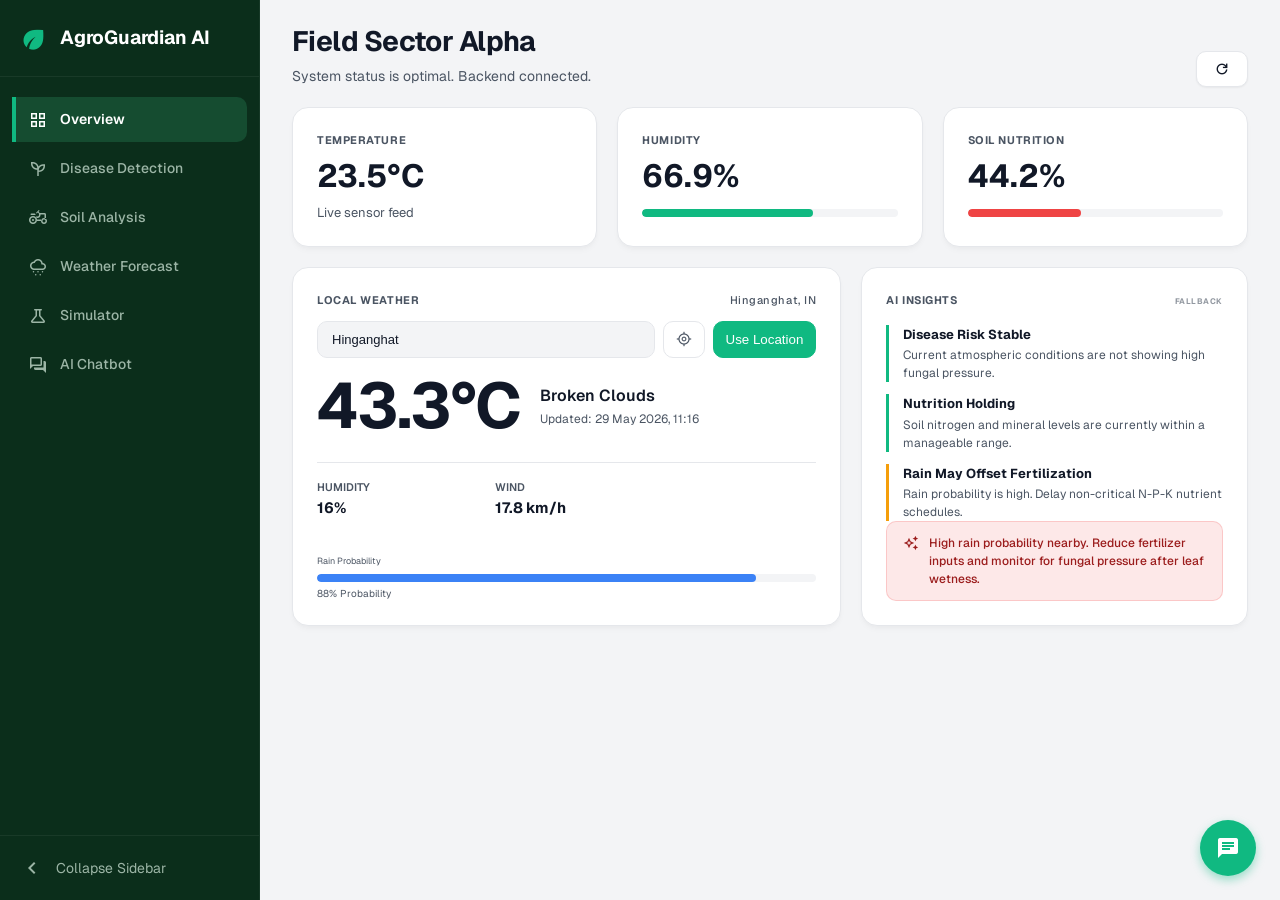
==== frontend/index.html @ 49f985cb "Added frontend" ====
<!DOCTYPE html>
<html lang="en">
<head>
  <meta charset="utf-8"/>
  <meta name="viewport" content="width=device-width, initial-scale=1.0"/>
  <title>AgroGuardian AI | Precision Agriculture Platform</title>
  <meta http-equiv="Cache-Control" content="no-cache, no-store, must-revalidate"/>
  <meta http-equiv="Pragma" content="no-cache"/>
  <meta http-equiv="Expires" content="0"/>
  
  <!-- CSS Stylesheet -->
  <link rel="stylesheet" href="css/style.css?v=3.1"/>
</head>
<body>

  <!-- Scanning scanline overlay -->
  <div class="scanline-overlay"></div>
  
  <div class="app-container">
    
    <!-- Left Navigation Sidebar -->
    <nav class="app-sidebar">
      <div class="sidebar-header">
        <span class="material-symbols-outlined logo-icon">eco</span>
        <h1 class="logo-text">AgroGuardian AI</h1>
      </div>
      
      <div class="sidebar-nav">
        <div class="sidebar-link active" data-view="overview">
          <span class="material-symbols-outlined">grid_view</span>
          <span class="link-text">Overview</span>
        </div>
        <div class="sidebar-link" data-view="disease">
          <span class="material-symbols-outlined">psychiatry</span>
          <span class="link-text">Disease Detection</span>
        </div>
        <div class="sidebar-link" data-view="soil">
          <span class="material-symbols-outlined">agriculture</span>
          <span class="link-text">Soil Analysis</span>
        </div>
        <div class="sidebar-link" data-view="weather">
          <span class="material-symbols-outlined">cloudy_snowing</span>
          <span class="link-text">Weather Forecast</span>
        </div>
        <div class="sidebar-link" data-view="simulator">
          <span class="material-symbols-outlined">science</span>
          <span class="link-text">Simulator</span>
        </div>
        <div class="sidebar-link" data-view="chatbot">
          <span class="material-symbols-outlined">forum</span>
          <span class="link-text">AI Chatbot</span>
        </div>
      </div>
      
      <div class="sidebar-footer">
        <div class="btn-sidebar-collapse">
          <span class="material-symbols-outlined">chevron_left</span>
          <span>Collapse Sidebar</span>
        </div>
      </div>
    </nav>

    <!-- Main Content Panel -->
    <div class="app-content">
      
      <!-- ====================================================================
           1. OVERVIEW DASHBOARD VIEW
           ==================================================================== -->
      <section id="overview-view" class="view-panel active">
        <header class="content-header">
          <div class="title-area">
            <h2>Field Sector Alpha</h2>
            <p>System status is optimal. Backend connected.</p>
          </div>
          <div class="header-controls">
            <button class="btn-secondary" id="btnReloadOverview" title="Sync Data">
              <span class="material-symbols-outlined">refresh</span>
            </button>
          </div>
        </header>
        
        <div class="view-body">
          <div class="dashboard-grid mb-stack-lg">
            
            <!-- Temperature Card -->
            <div class="col-4 info-card">
              <p class="card-label">TEMPERATURE</p>
              <p class="card-value" id="overviewTemp">23.5°C</p>
              <p class="card-desc">Live sensor feed</p>
            </div>
            
            <!-- Humidity Card -->
            <div class="col-4 info-card">
              <p class="card-label">HUMIDITY</p>
              <p class="card-value" id="overviewHumidity">66.9%</p>
              <div class="progress-bar-container">
                <div class="progress-bar-fill green" style="width: 66.9%"></div>
              </div>
            </div>
            
            <!-- Soil Nutrition Card (replaces Soil Moisture to remove irrigation references) -->
            <div class="col-4 info-card">
              <p class="card-label">SOIL NUTRITION</p>
              <p class="card-value" id="overviewSoilMoisture">44.2%</p>
              <div class="progress-bar-container">
                <div class="progress-bar-fill red" style="width: 44.2%"></div>
              </div>
            </div>

            <!-- Local Weather Card -->
            <div class="col-7 info-card" style="display: flex; flex-direction: column; justify-content: space-between;">
              <div>
                <p class="card-label">
                  <span>LOCAL WEATHER</span>
                  <span style="font-weight: 500; text-transform: none; color: var(--secondary-text);">Hinganghat, IN</span>
                </p>
                <div class="search-form-group">
                  <div class="search-input-wrapper">
                    <input type="text" placeholder="Enter city or village" id="localWeatherInput" value="Hinganghat"/>
                  </div>
                  <button class="btn-search-action" id="btnUseLocation" title="Use Current Location">
                    <span class="material-symbols-outlined" style="font-size: 16px;">my_location</span>
                  </button>
                  <button class="btn-search-action" id="btnSearchCity" style="background-color: var(--green-accent); border-color: var(--green-accent); color: white;">
                    <span>Use Location</span>
                  </button>
                </div>
                
                <div class="weather-main-panel">
                  <span class="temp" id="localWeatherTemp">43.3°C</span>
                  <div class="info">
                    <span class="condition" id="localWeatherCondition">Broken Clouds</span>
                    <span class="updated">Updated: 29 May 2026, 11:16</span>
                  </div>
                </div>
              </div>
              
              <div class="weather-details-row">
                <div class="weather-detail-item">
                  <span class="label">Humidity</span>
                  <span class="val" id="localWeatherHumidity">16%</span>
                </div>
                <div class="weather-detail-item">
                  <span class="label">Wind</span>
                  <span class="val" id="localWeatherWind">17.8 km/h</span>
                </div>
                <div class="col-12" style="margin-top: 12px;">
                  <span class="text-label-caps" style="font-size: 9px; color: var(--secondary-text);">Rain Probability</span>
                  <div class="progress-bar-container" style="margin-top: 4px;">
                    <div class="progress-bar-fill blue" style="width: 88%"></div>
                  </div>
                  <p class="text-mono" style="font-size: 10px; color: var(--secondary-text); margin-top: 4px;">88% Probability</p>
                </div>
              </div>
            </div>

            <!-- AI Insights Panel (Watering references modified to fertilization / nutrition) -->
            <div class="col-5 info-card" style="display: flex; flex-direction: column;">
              <p class="card-label">
                <span>AI INSIGHTS</span>
                <span class="text-mono" style="font-size: 8px; opacity: 0.6;">fallback</span>
              </p>
              
              <div class="ai-insights-card mt-gutter" style="margin-top: 16px;">
                <div class="ai-insight-row green-border">
                  <h4>Disease Risk Stable</h4>
                  <p>Current atmospheric conditions are not showing high fungal pressure.</p>
                </div>
                <div class="ai-insight-row green-border">
                  <h4>Nutrition Holding</h4>
                  <p>Soil nitrogen and mineral levels are currently within a manageable range.</p>
                </div>
                <div class="ai-insight-row orange-border">
                  <h4>Rain May Offset Fertilization</h4>
                  <p>Rain probability is high. Delay non-critical N-P-K nutrient schedules.</p>
                </div>
              </div>

              <!-- Recommendation banner box -->
              <div class="ai-insights-alert-box red" id="overviewAlertBanner">
                <span class="material-symbols-outlined">auto_awesome</span>
                <p>High rain probability nearby. Reduce fertilizer inputs and monitor for fungal pressure after leaf wetness.</p>
              </div>
            </div>

          </div>
        </div>
      </section>

      <!-- ====================================================================
           2. DISEASE DETECTION VIEW
           ==================================================================== -->
      <section id="disease-view" class="view-panel">
        <header class="content-header">
          <div class="title-area">
            <h2>Disease Detection</h2>
            <p>Upload a clear single-leaf image for model prediction.</p>
          </div>
        </header>
        
        <div class="view-body">
          <div class="dashboard-grid">
            
            <!-- Left Card: Image Upload -->
            <div class="col-6 info-card">
              <div class="disease-upload-container" id="leafDropzone">
                <input type="file" id="leafFileInput" accept="image/*" style="display: none;"/>
                <span class="material-symbols-outlined upload-icon" id="uploadIcon">cloud_upload</span>
                <p class="upload-text" id="uploadText">Browse Leaf Image</p>
                <p class="upload-sub" id="uploadSubText">JPG or PNG</p>
                <img src="" class="preview-img" id="leafPreview" style="display: none;" alt="Leaf upload preview"/>
              </div>
              <button class="btn-primary" id="btnAnalyzeLeaf">
                <span class="material-symbols-outlined">auto_awesome</span>
                Analyze Image
              </button>
            </div>
            
            <!-- Right Card: Diagnosis Output -->
            <div class="col-6 info-card">
              <div class="disease-placeholder-card" id="diseaseOutputPlaceholder">
                <span class="material-symbols-outlined microscope-icon">biotech</span>
                <p>Prediction results will appear here.</p>
              </div>
              
              <div id="diseaseResultPanel" style="display: none; flex-direction: column; gap: 16px; height: 100%;">
                <div style="display: flex; justify-content: space-between; align-items: flex-start; border-bottom: 1px solid var(--outline); padding-bottom: 12px;">
                  <div>
                    <h3 class="text-label-caps" style="color: var(--red-accent);">Diagnosis Result</h3>
                    <p class="text-headline-md" style="margin-top: 4px;" id="diagnosedDisease">Downy Mildew</p>
                  </div>
                  <span class="status-badge red" id="diseaseSeverity">High Risk</span>
                </div>
                
                <div class="weather-detail-item">
                  <span class="label">Confidence Score</span>
                  <span class="val" id="diseaseConfidence">92.4%</span>
                </div>
                
                <div class="weather-detail-item" style="border-top: 1px solid var(--outline); padding-top: 12px;">
                  <span class="label">Description</span>
                  <p class="card-desc" style="margin-top: 4px; font-size: 13px;" id="diseaseDescription">
                    Downy mildew is caused by oomycete microbes that produce spores on leaf undersides under warm, wet conditions.
                  </p>
                </div>
                
                <div class="ai-insights-alert-box red" style="margin-top: auto;">
                  <span class="material-symbols-outlined">lightbulb</span>
                  <p id="diseaseRecommendation">Action required: Suspend schedule and apply copper-based fungicide to affected patches immediately.</p>
                </div>
              </div>
            </div>

          </div>
        </div>
      </section>

      <!-- ====================================================================
           3. SOIL ANALYSIS VIEW
           ==================================================================== -->
      <section id="soil-view" class="view-panel">
        <header class="content-header">
          <div class="title-area">
            <h2>Soil Intelligence</h2>
            <p>Live analysis powered by real-time telemetry.</p>
          </div>
          <div class="header-controls">
            <div class="badge-live-sync">
              <div class="dot"></div>
              <span>LIVE SYNC</span>
            </div>
          </div>
        </header>
        
        <div class="view-body">
          <div class="dashboard-grid">
            
            <!-- Quality Card -->
            <div class="col-6 info-card">
              <p class="card-label">
                <span>OVERALL SOIL QUALITY</span>
                <span class="material-symbols-outlined" style="color: var(--green-accent); font-variation-settings: 'FILL' 1;">workspace_premium</span>
              </p>
              <p class="card-value">100<span style="font-size: 16px; color: var(--secondary-text); font-weight: 500;">/100</span></p>
              <div class="progress-bar-container" style="height: 12px; margin-top: 20px;">
                <div class="progress-bar-fill green" style="width: 100%"></div>
              </div>
            </div>
            
            <!-- Stress Index Card -->
            <div class="col-6 info-card">
              <p class="card-label">
                <span>SOIL STRESS INDEX</span>
                <span class="material-symbols-outlined" style="color: var(--secondary-text);">swap_calls</span>
              </p>
              <p class="card-value">0<span style="font-size: 16px; color: var(--secondary-text); font-weight: 500;">/100</span></p>
              <div class="progress-bar-container" style="height: 12px; margin-top: 20px;">
                <div class="progress-bar-fill grey" style="width: 0%"></div>
              </div>
            </div>

            <!-- Water Retention (Salt Retention replacement) -->
            <div class="col-4 info-card">
              <p class="card-label">
                <span>Salt Retention</span>
                <span class="material-symbols-outlined" style="color: var(--blue-accent);">water_drop</span>
              </p>
              <p class="card-value" style="font-size: 28px; margin-top: 12px;">41.5%</p>
              <p class="card-desc">Derived from live soil diagnostics.</p>
            </div>

            <!-- Nutrient Status -->
            <div class="col-4 info-card">
              <p class="card-label">
                <span>Nutrient Status</span>
                <span class="material-symbols-outlined" style="color: var(--green-accent);">nest_eco_leaf</span>
              </p>
              <div style="margin-top: 14px;">
                <span class="status-badge green">OPTIMAL</span>
              </div>
              <p class="card-desc" style="margin-top: 16px;">Based on organic carbon capacity.</p>
            </div>

            <!-- Fungal Risk -->
            <div class="col-4 info-card">
              <p class="card-label">
                <span>Fungal Risk</span>
                <span class="material-symbols-outlined" style="color: var(--orange-accent);">bug_report</span>
              </p>
              <div style="margin-top: 14px;">
                <span class="status-badge orange">MEDIUM</span>
              </div>
              <p class="card-desc" style="margin-top: 16px;">Analyzed from temp and humidity trends.</p>
            </div>

            <!-- Recommendation Box Banner -->
            <div class="col-12 soil-advisor-box">
              <div class="soil-advisor-header">
                <span class="material-symbols-outlined">psychology</span>
                <span>AI Insight &amp; Recommendation</span>
              </div>
              <div class="soil-advisor-content">
                <span class="material-symbols-outlined check-icon">check_circle</span>
                <p>Soil parameters are currently stable. Maintain standard fertilization and conservation schedules.</p>
              </div>
            </div>

          </div>
        </div>
      </section>


      <!-- ====================================================================
           4. WEATHER FORECAST VIEW
           ==================================================================== -->
      <section id="weather-view" class="view-panel">
        <header class="content-header">
          <div class="title-area">
            <h2>Predictive Analysis</h2>
            <p>Sector 4 Alpha • Updated 2 mins ago</p>
          </div>
          <div class="header-controls">
            <button class="btn-secondary">
              <span class="material-symbols-outlined">calendar_today</span>
              <span>Past 30 Days</span>
            </button>
          </div>
        </header>
        
        <div class="view-body">
          <div class="dashboard-grid">
            
            <!-- Current Conditions Card -->
            <div class="col-6 info-card" style="display: flex; flex-direction: column; justify-content: space-between;">
              <div>
                <p class="card-label">
                  <span>CURRENT CONDITIONS</span>
                  <span class="material-symbols-outlined" style="color: var(--orange-accent); font-variation-settings: 'FILL' 1;">wb_sunny</span>
                </p>
                <p class="card-value" style="font-size: 56px;">24°C</p>
              </div>
              
              <div class="weather-details-row" style="margin-top: 20px;">
                <div class="weather-detail-item">
                  <span class="label">Humidity</span>
                  <span class="val">78%</span>
                </div>
                <div class="weather-detail-item">
                  <span class="label">Wind (SW)</span>
                  <span class="val">12 km/h</span>
                </div>
              </div>
            </div>

            <!-- Smart Advisor Card (Irrigation replaced with Nitrogen/Fertilizer advisor to remove irrigation details) -->
            <div class="col-6">
              <div class="smart-irrigation-card">
                <div class="advisor-header">
                  <span class="advisor-title">Smart Nitrogen Advisor</span>
                  <span class="status-badge green">ACTION REQ</span>
                </div>
                <div class="advisor-body">
                  <div class="advisor-icon-wrapper">
                    <span class="material-symbols-outlined">science</span>
                  </div>
                  <div class="advisor-text">
                    Recommendation: Skip Cycle 4. Heavy precipitation (22mm) expected in the next 36 hours. Soil nitrogen levels are currently optimal. Continuing fertilization will lead to chemical runoff and increased fungal risk.
                  </div>
                </div>
                <div class="advisor-buttons">
                  <button class="btn-advisor-action primary" id="btnSuspendSchedule">Suspend Schedule</button>
                  <button class="btn-advisor-action secondary" id="btnOverrideSchedule">Override</button>
                </div>
              </div>
            </div>

            <!-- Risk Analysis Engine (ROSCOE) -->
            <div class="col-4 info-card" style="display: flex; flex-direction: column;">
              <div class="roscoe-header-row">
                <span class="engine-title">Risk Analysis Engine</span>
                <span class="engine-logo">ROSCOE</span>
              </div>
              <div class="roscoe-content-panel">
                <div class="roscoe-gauge-wrapper">
                  <svg viewBox="0 0 100 100">
                    <circle cx="50" cy="50" r="42" stroke="#f3f4f6" stroke-width="6" fill="transparent"></circle>
                    <circle cx="50" cy="50" r="42" stroke="var(--red-accent)" stroke-width="6" stroke-dasharray="264" stroke-dashoffset="40" stroke-linecap="round" fill="transparent"></circle>
                  </svg>
                  <span class="roscoe-gauge-val">85%</span>
                </div>
                <div class="roscoe-stats-details">
                  <h4>High Risk</h4>
                  <p>Elevated humidity &amp; heat.</p>
                </div>
              </div>
              
              <div class="roscoe-list-panel">
                <div class="roscoe-list-item">
                  <span>Downy Mildew Prob.</span>
                  <span>85%</span>
                </div>
                <div class="roscoe-list-item" style="background-color: var(--orange-bg); color: var(--orange-text);">
                  <span>Botrytis Blight</span>
                  <span>32%</span>
                </div>
              </div>
            </div>

            <!-- 7-Day Projection -->
            <div class="col-8 info-card">
              <div class="weather-7day-header">
                <h3>7-Day Projection</h3>
                <span class="text-label-caps" style="font-size: 10px; color: var(--secondary-text); cursor: pointer;" id="btnViewDetailedModel">VIEW DETAILED MODEL</span>
              </div>
              <div class="weather-7day-grid">
                <div class="weather-day-column">
                  <span class="day-label">Today</span>
                  <span class="material-symbols-outlined day-icon">wb_sunny</span>
                  <div class="day-temps">
                    <span class="high">24°</span>
                    <span class="low">18°</span>
                  </div>
                  <div class="day-precip">
                    <span class="material-symbols-outlined">water_drop</span>
                    <span>10%</span>
                  </div>
                </div>
                <div class="weather-day-column">
                  <span class="day-label">Tomorrow</span>
                  <span class="material-symbols-outlined day-icon">rainy</span>
                  <div class="day-temps">
                    <span class="high">21°</span>
                    <span class="low">16°</span>
                  </div>
                  <div class="day-precip">
                    <span class="material-symbols-outlined">water_drop</span>
                    <span>85%</span>
                  </div>
                </div>
                <div class="weather-day-column">
                  <span class="day-label">Wed</span>
                  <span class="material-symbols-outlined day-icon">partly_cloudy_day</span>
                  <div class="day-temps">
                    <span class="high">22°</span>
                    <span class="low">15°</span>
                  </div>
                  <div class="day-precip">
                    <span class="material-symbols-outlined">water_drop</span>
                    <span>30%</span>
                  </div>
                </div>
                <div class="weather-day-column">
                  <span class="day-label">Thu</span>
                  <span class="material-symbols-outlined day-icon">wb_sunny</span>
                  <div class="day-temps">
                    <span class="high">26°</span>
                    <span class="low">17°</span>
                  </div>
                  <div class="day-precip">
                    <span class="material-symbols-outlined">water_drop</span>
                    <span>0%</span>
                  </div>
                </div>
                <div class="weather-day-column">
                  <span class="day-label">Fri</span>
                  <span class="material-symbols-outlined day-icon">wb_sunny</span>
                  <div class="day-temps">
                    <span class="high">28°</span>
                    <span class="low">18°</span>
                  </div>
                  <div class="day-precip">
                    <span class="material-symbols-outlined">water_drop</span>
                    <span>0%</span>
                  </div>
                </div>
                <div class="weather-day-column">
                  <span class="day-label">Sat</span>
                  <span class="material-symbols-outlined day-icon">partly_cloudy_day</span>
                  <div class="day-temps">
                    <span class="high">27°</span>
                    <span class="low">19°</span>
                  </div>
                  <div class="day-precip">
                    <span class="material-symbols-outlined">water_drop</span>
                    <span>15%</span>
                  </div>
                </div>
              </div>
            </div>

          </div>
        </div>
      </section>


      <!-- ====================================================================
           5. SIMULATOR VIEW (What-If Simulator)
           ==================================================================== -->
      <section id="simulator-view" class="view-panel">
        <header class="content-header">
          <div class="title-area">
            <h2>What-If Simulator</h2>
            <p>Test environmental factors and visualize projected outcomes.</p>
          </div>
        </header>
        
        <div class="view-body">
          <div class="dashboard-grid">
            
            <!-- Left Card: Simulation Parameters -->
            <div class="col-4 info-card simulator-params-card" style="display: flex; flex-direction: column; justify-content: space-between;">
              <div>
                <h3 class="text-label-caps" style="color: var(--primary-text); margin-bottom: 20px; display: flex; align-items: center; gap: 8px;">
                  <span class="material-symbols-outlined" style="font-size: 18px">sliders</span>
                  Simulation Parameters
                </h3>
                
                <!-- Parameter: Nitrate Feed Level -->
                <div class="simulator-param-row">
                  <div class="simulator-param-labels">
                    <span>Nitrate Feed Level</span>
                    <span class="val" id="simValIrrigation">37%</span>
                  </div>
                  <input type="range" class="sim-slider-blue" id="simSliderIrrigation" min="0" max="100" value="37"/>
                </div>
                
                <!-- Parameter: Base pH level -->
                <div class="simulator-param-row">
                  <div class="simulator-param-labels">
                    <span>Base pH Level</span>
                    <span class="val" id="simValMoisture">6.0</span>
                  </div>
                  <input type="range" class="sim-slider-blue" id="simSliderMoisture" min="4" max="9" step="0.1" value="6.0"/>
                </div>
                
                <!-- Parameter: Temperature -->
                <div class="simulator-param-row">
                  <div class="simulator-param-labels">
                    <span>Temperature</span>
                    <span class="val orange" id="simValTemp">24°C</span>
                  </div>
                  <input type="range" class="sim-slider-orange" id="simSliderTemp" min="5" max="45" value="24"/>
                </div>
              </div>
              
              <div class="simulator-info-banner">
                <span class="material-symbols-outlined">info</span>
                <p>Adjusting these parameters instantly recalculates the predicted outcomes on the right using simulated agronomy models.</p>
              </div>
            </div>

            <!-- Center Card: Crop Health Stability Circular Arc Gauge -->
            <div class="col-4 info-card stability-circle-container">
              <span class="text-label-caps" style="color: var(--secondary-text); font-size: 11px; margin-bottom: 12px;">Crop Health Stability</span>
              <div class="stability-ring">
                <svg viewBox="0 0 100 100">
                  <circle class="bg" cx="50" cy="50" r="42" stroke-width="6"></circle>
                  <circle class="fill" id="simStabilityFill" cx="50" cy="50" r="42" stroke-width="8" stroke-dasharray="264" stroke-dashoffset="68"></circle>
                </svg>
                <div class="stability-text">
                  <span class="score" id="simStabilityText">74%</span>
                  <span class="lbl">STABILITY</span>
                </div>
              </div>
            </div>

            <!-- Right Top Card: Sustainability Score -->
            <div class="col-4 sustainability-score-card">
              <h3>SUSTAINABILITY SCORE</h3>
              <div class="score-display">
                <span id="simSustainabilityVal">68</span><span>/100</span>
              </div>
              <p>Based on water usage efficiency and projected disease prevention.</p>
              
              <div class="score-bar-container" style="height: 6px; margin-top: auto;">
                <div class="score-bar-fill" id="simSustainabilityBar" style="width: 68%;"></div>
              </div>
            </div>

            <!-- Middle Bottom Card: Nutrient Absorption -->
            <div class="col-6 info-card">
              <p class="card-label">
                <span>Nutrient Absorption</span>
                <span class="material-symbols-outlined" style="color: var(--blue-accent);">electric_bolt</span>
              </p>
              <p class="card-value" id="simWaterEfficiencyText">63%</p>
              <div class="progress-bar-container" style="margin-top: 14px;">
                <div class="progress-bar-fill blue" id="simWaterEfficiencyBar" style="width: 63%"></div>
              </div>
              <p class="card-desc">Avoids over/under-fertilizing.</p>
            </div>

            <!-- Right Bottom Card: Disease Risk -->
            <div class="col-6 info-card">
              <p class="card-label">
                <span>DISEASE RISK</span>
                <span class="material-symbols-outlined" style="color: var(--red-accent);">coronavirus</span>
              </p>
              <p class="card-value" id="simDiseaseRiskText">34%</p>
              <div class="progress-bar-container" style="margin-top: 14px;">
                <div class="progress-bar-fill red" id="simDiseaseRiskBar" style="width: 34%"></div>
              </div>
              <p class="card-desc">Risk spikes with high temp &amp; humidity.</p>
            </div>

          </div>
        </div>
      </section>

      <!-- ====================================================================
           6. AI CHATBOT VIEW (Standalone frame option)
           ==================================================================== -->
      <section id="chatbot-view" class="view-panel">
        <header class="content-header">
          <div class="title-area">
            <h2>AI Chatbot</h2>
            <p>Talk with AgroGuardian AI agronomy assistant.</p>
          </div>
        </header>
        <div class="view-body">
          <div class="info-card" style="height: 500px; display: flex; flex-direction: column; padding: 0;">
            <div class="chat-header">
              <h4>
                <span class="material-symbols-outlined">forum</span>
                AgroGuardian Advisor
              </h4>
            </div>
            <div class="chat-messages" id="standaloneChatMessages">
              <div class="chat-message-bubble bot">
                Hello! I am your AgroGuardian AI agricultural consultant. Ask me anything about soil nutrients, temperature stress, crop stability, or leaf diseases.
              </div>
            </div>
            <div class="chat-input-area">
              <input type="text" placeholder="Type a message..." id="standaloneChatInput"/>
              <button id="btnSendStandaloneChat">
                <span class="material-symbols-outlined">send</span>
              </button>
            </div>
          </div>
        </div>
      </section>

    </div>
    
  </div>

  <!-- Floating Chatbot Widget Button (Visible on all views) -->
  <div class="chat-floating-trigger" id="chatFloatingBtn" title="Ask AI Gemini">
    <span class="material-symbols-outlined">chat</span>
  </div>

  <!-- Floating Chat Window Dialog -->
  <div class="chat-window-overlay" id="chatWindow">
    <div class="chat-header">
      <h4>
        <span class="material-symbols-outlined">forum</span>
        AgroGuardian Advisor
      </h4>
      <span class="material-symbols-outlined close-btn" id="btnMinimizeChat">close</span>
    </div>
    <div class="chat-messages" id="floatingChatMessages">
      <div class="chat-message-bubble bot">
        Hello! I am your AgroGuardian AI agricultural consultant. Ask me anything about soil nutrients, temperature stress, crop stability, or leaf diseases.
      </div>
    </div>
    <div class="chat-input-area">
      <input type="text" placeholder="Type a message..." id="floatingChatInput"/>
      <button id="btnSendFloatingChat">
        <span class="material-symbols-outlined">send</span>
      </button>
    </div>
  </div>

  <!-- Javascript Code -->
  <script src="js/script.js?v=3.1"></script>
</body>
</html>
---- frontend/css/style.css ----
/* ==========================================================================
   AgroGuardian AI - Screenshot-Aligned Light-Mode Custom Stylesheet
   ========================================================================== */

@import url('https://fonts.googleapis.com/css2?family=Geist:wght@300;400;500;600;700;800&family=JetBrains+Mono:wght@400;500;700&family=Material+Symbols+Outlined:wght,FILL@100..700,0..1&display=swap');

:root {
  /* Colors */
  --bg-color: #f3f4f6;           /* Light grey background */
  --sidebar-bg: #0b2e1b;         /* Deep forest-green sidebar */
  --sidebar-active: #154c30;     /* Sidebar link active highlight */
  --card-bg: #ffffff;            /* Pure white cards */
  --primary-text: #111827;       /* Dark charcoal text */
  --secondary-text: #4b5563;     /* Slate grey text */
  --muted-text: #9ca3af;         /* Light grey text */

  /* Functional Accents */
  --green-accent: #10b981;       /* Active green */
  --green-bg: #def7ec;           /* Green badge bg */
  --green-text: #03543f;

  --blue-accent: #3b82f6;        /* Water / Tech blue */
  --blue-bg: #e1effe;            /* Blue badge bg */
  --blue-text: #1e40af;

  --orange-accent: #f59e0b;      /* Climate / Warning orange */
  --orange-bg: #fef3c7;          /* Orange badge bg */
  --orange-text: #92400e;

  --red-accent: #ef4444;         /* Error / High risk red */
  --red-bg: #fde8e8;             /* Red badge bg */
  --red-text: #9b1c1c;

  --outline: #e5e7eb;            /* Thin grey borders */

  /* Typography */
  --font-sans: 'Geist', -apple-system, BlinkMacSystemFont, 'Segoe UI', Roboto, sans-serif;
  --font-mono: 'JetBrains Mono', monospace;

  /* Shapes & Layout */
  --radius-sm: 6px;
  --radius-md: 10px;
  --radius-lg: 16px;
  --radius-full: 9999px;

  --sidebar-width: 260px;
  --header-height: 64px;
}

/* Reset Styles */
* {
  box-sizing: border-box;
  margin: 0;
  padding: 0;
}

body {
  background-color: var(--bg-color);
  color: var(--primary-text);
  font-family: var(--font-sans);
  font-size: 15px;
  line-height: 1.5;
  height: 100vh;
  width: 100vw;
  overflow: hidden;
  display: flex;
  flex-direction: column;
}

/* App Container Layout */
.app-container {
  display: flex;
  height: 100vh;
  width: 100vw;
  overflow: hidden;
}

/* Sidebar Styling */
.app-sidebar {
  width: var(--sidebar-width);
  background-color: var(--sidebar-bg);
  display: flex;
  flex-direction: column;
  height: 100%;
  flex-shrink: 0;
  z-index: 100;
  border-right: 1px solid rgba(255, 255, 255, 0.05);
  transition: width 0.3s cubic-bezier(0.4, 0, 0.2, 1);
}

.sidebar-header {
  padding: 24px 20px;
  display: flex;
  align-items: center;
  gap: 12px;
  border-bottom: 1px solid rgba(255, 255, 255, 0.06);
}

.sidebar-header .logo-icon {
  color: var(--green-accent);
  font-size: 28px;
  font-variation-settings: 'FILL' 1;
}

.sidebar-header .logo-text {
  font-family: var(--font-sans);
  font-size: 19px;
  font-weight: 700;
  color: #ffffff;
  letter-spacing: -0.01em;
  line-height: 1.2;
}

.sidebar-nav {
  padding: 20px 12px;
  display: flex;
  flex-direction: column;
  gap: 4px;
  flex-grow: 1;
}

.sidebar-link {
  display: flex;
  align-items: center;
  gap: 12px;
  padding: 12px 16px;
  color: #9cb5a6;
  font-weight: 500;
  font-size: 14px;
  border-radius: var(--radius-md);
  cursor: pointer;
  transition: all 0.2s ease;
}

.sidebar-link span.material-symbols-outlined {
  font-size: 20px;
}

.sidebar-link:hover {
  color: #ffffff;
  background-color: rgba(255, 255, 255, 0.04);
}

.sidebar-link.active {
  color: #ffffff;
  background-color: var(--sidebar-active);
  font-weight: 600;
  border-left: 4px solid var(--green-accent);
  padding-left: 12px;
  border-top-left-radius: 0;
  border-bottom-left-radius: 0;
}

.sidebar-footer {
  padding: 20px;
  border-top: 1px solid rgba(255, 255, 255, 0.06);
}

.btn-sidebar-collapse {
  display: flex;
  align-items: center;
  gap: 12px;
  color: #9cb5a6;
  cursor: pointer;
  font-size: 14px;
  transition: color 0.2s ease;
}

.btn-sidebar-collapse:hover {
  color: #ffffff;
}

/* Sidebar Collapse Styles */
.app-sidebar.collapsed {
  width: 72px;
}

.app-sidebar.collapsed .sidebar-header {
  padding: 24px 0;
  justify-content: center;
  gap: 0;
}

.app-sidebar.collapsed .logo-text {
  display: none;
}

.app-sidebar.collapsed .sidebar-nav {
  padding: 20px 8px;
}

.app-sidebar.collapsed .sidebar-link {
  padding: 12px 0;
  justify-content: center;
  gap: 0;
  border-radius: var(--radius-md);
}

.app-sidebar.collapsed .sidebar-link.active {
  padding-left: 0;
  border-left-width: 4px;
}

.app-sidebar.collapsed .link-text {
  display: none;
}

.app-sidebar.collapsed .sidebar-footer {
  padding: 20px 0;
  display: flex;
  justify-content: center;
}

.app-sidebar.collapsed .btn-sidebar-collapse {
  justify-content: center;
  gap: 0;
}

.app-sidebar.collapsed .btn-sidebar-collapse span:not(.material-symbols-outlined) {
  display: none;
}

.btn-sidebar-collapse .material-symbols-outlined {
  transition: transform 0.3s ease;
}

.app-sidebar.collapsed .btn-sidebar-collapse .material-symbols-outlined {
  transform: rotate(180deg);
}

/* Main Content Area */
.app-content {
  flex-grow: 1;
  display: flex;
  flex-direction: column;
  overflow: hidden;
  height: 100%;
}

.content-header {
  padding: 20px 32px 10px 32px;
  display: flex;
  justify-content: space-between;
  align-items: flex-end;
  flex-shrink: 0;
}

.content-header .title-area h2 {
  font-size: 28px;
  font-weight: 700;
  color: var(--primary-text);
  letter-spacing: -0.02em;
}

.content-header .title-area p {
  font-size: 14px;
  color: var(--secondary-text);
  margin-top: 4px;
}

.content-header .header-controls {
  display: flex;
  align-items: center;
  gap: 12px;
}

/* Base Buttons */
.btn-secondary {
  background-color: #ffffff;
  border: 1px solid var(--outline);
  color: var(--primary-text);
  border-radius: var(--radius-md);
  padding: 8px 16px;
  font-size: 13px;
  font-weight: 600;
  display: flex;
  align-items: center;
  gap: 8px;
  cursor: pointer;
  box-shadow: 0 1px 2px rgba(0,0,0,0.05);
  transition: all 0.2s ease;
}

.btn-secondary:hover {
  background-color: #f9fafb;
}

.btn-secondary span {
  font-size: 18px;
}

/* Main View Body */
.view-body {
  flex-grow: 1;
  overflow-y: auto;
  padding: 10px 32px 32px 32px;
}

.view-panel {
  display: none;
  opacity: 0;
  flex-direction: column;
  height: 100%;
  width: 100%;
  transition: opacity 0.25s ease;
}

.view-panel.active {
  display: flex !important;
  opacity: 1 !important;
  visibility: visible !important;
  animation: viewFadeIn 0.25s forwards;
}

@keyframes viewFadeIn {
  from { opacity: 0; transform: translateY(8px); }
  to { opacity: 1; transform: translateY(0); }
}

/* Layout Grid Systems */
.dashboard-grid {
  display: grid;
  grid-template-columns: repeat(12, 1fr);
  gap: 20px;
}

.col-12 { grid-column: span 12; }
.col-11 { grid-column: span 11; }
.col-10 { grid-column: span 10; }
.col-9 { grid-column: span 9; }
.col-8 { grid-column: span 8; }
.col-7 { grid-column: span 7; }
.col-6 { grid-column: span 6; }
.col-5 { grid-column: span 5; }
.col-4 { grid-column: span 4; }
.col-3 { grid-column: span 3; }
.col-2 { grid-column: span 2; }
.col-1 { grid-column: span 1; }

/* Dashboard Cards styling */
.info-card {
  background-color: var(--card-bg);
  border: 1px solid var(--outline);
  border-radius: var(--radius-lg);
  padding: 24px;
  box-shadow: 0 4px 6px -1px rgba(0, 0, 0, 0.03), 0 2px 4px -1px rgba(0, 0, 0, 0.02);
  position: relative;
  overflow: hidden;
}

.info-card .card-label {
  font-size: 11px;
  font-weight: 700;
  color: var(--secondary-text);
  text-transform: uppercase;
  letter-spacing: 0.05em;
  display: flex;
  justify-content: space-between;
  align-items: center;
}

.info-card .card-value {
  font-size: 32px;
  font-weight: 700;
  color: var(--primary-text);
  margin-top: 8px;
  line-height: 1.2;
}

.info-card .card-desc {
  font-size: 13px;
  color: var(--secondary-text);
  margin-top: 8px;
}

/* Badges and Toggles */
.badge-live-sync {
  background-color: var(--green-bg);
  color: var(--green-text);
  border-radius: var(--radius-full);
  padding: 6px 12px;
  font-size: 11px;
  font-weight: 700;
  font-family: var(--font-mono);
  display: inline-flex;
  align-items: center;
  gap: 6px;
}

.badge-live-sync .dot {
  width: 6px;
  height: 6px;
  border-radius: 50%;
  background-color: var(--green-accent);
  animation: pulseSync 2s infinite;
}

@keyframes pulseSync {
  0% { transform: scale(1); opacity: 1; }
  50% { transform: scale(1.5); opacity: 0.4; }
  100% { transform: scale(1); opacity: 1; }
}

.status-badge {
  display: inline-block;
  font-size: 11px;
  font-weight: 700;
  padding: 4px 8px;
  border-radius: var(--radius-sm);
  text-transform: uppercase;
  letter-spacing: 0.03em;
}

.status-badge.green {
  background-color: var(--green-bg);
  color: var(--green-text);
}

.status-badge.orange {
  background-color: var(--orange-bg);
  color: var(--orange-text);
}

.status-badge.red {
  background-color: var(--red-bg);
  color: var(--red-text);
}

.status-badge.blue {
  background-color: var(--blue-bg);
  color: var(--blue-text);
}

/* Progress Indicator Bars */
.progress-bar-container {
  width: 100%;
  height: 8px;
  background-color: #f3f4f6;
  border-radius: var(--radius-full);
  margin-top: 14px;
  overflow: hidden;
}

.progress-bar-fill {
  height: 100%;
  border-radius: var(--radius-full);
}

.progress-bar-fill.green { background-color: var(--green-accent); }
.progress-bar-fill.blue { background-color: var(--blue-accent); }
.progress-bar-fill.red { background-color: var(--red-accent); }
.progress-bar-fill.grey { background-color: var(--secondary-text); }

/* Weather Cards (Overview View) */
.weather-main-panel {
  display: flex;
  align-items: center;
  gap: 20px;
  margin-top: 16px;
}

.weather-main-panel .temp {
  font-size: 64px;
  font-weight: 700;
  letter-spacing: -0.03em;
  color: var(--primary-text);
  line-height: 1;
}

.weather-main-panel .info {
  display: flex;
  flex-direction: column;
}

.weather-main-panel .info .condition {
  font-size: 16px;
  font-weight: 600;
  color: var(--primary-text);
}

.weather-main-panel .info .updated {
  font-size: 12px;
  color: var(--secondary-text);
  margin-top: 2px;
}

.weather-details-row {
  display: grid;
  grid-template-columns: 1fr 1fr;
  gap: 16px;
  margin-top: 20px;
  border-top: 1px solid var(--outline);
  padding-top: 16px;
}

.weather-detail-item {
  display: flex;
  flex-direction: column;
}

.weather-detail-item .label {
  font-size: 11px;
  text-transform: uppercase;
  color: var(--secondary-text);
  font-weight: 600;
}

.weather-detail-item .val {
  font-size: 15px;
  font-weight: 700;
  margin-top: 2px;
}

/* AI Insights Panel */
.ai-insights-card {
  display: flex;
  flex-direction: column;
  gap: 12px;
}

.ai-insight-row {
  border-left: 3px solid var(--outline);
  padding-left: 14px;
  display: flex;
  flex-direction: column;
  gap: 2px;
}

.ai-insight-row.green-border { border-left-color: var(--green-accent); }
.ai-insight-row.blue-border { border-left-color: var(--blue-accent); }
.ai-insight-row.orange-border { border-left-color: var(--orange-accent); }

.ai-insight-row h4 {
  font-size: 13px;
  font-weight: 700;
  color: var(--primary-text);
}

.ai-insight-row p {
  font-size: 12px;
  color: var(--secondary-text);
}

.ai-insights-alert-box {
  background-color: var(--green-bg);
  border: 1px solid rgba(16, 185, 129, 0.2);
  border-radius: var(--radius-md);
  padding: 12px 16px;
  display: flex;
  align-items: flex-start;
  gap: 10px;
  font-size: 12px;
  color: var(--green-text);
  font-weight: 500;
  margin-top: auto;
}

.ai-insights-alert-box.red {
  background-color: var(--red-bg);
  color: var(--red-text);
  border-color: rgba(239, 68, 68, 0.2);
}

.ai-insights-alert-box span {
  font-size: 16px;
  color: inherit;
  flex-shrink: 0;
  margin-top: 1px;
}

/* Search bar styling (Weather Forecast Local search) */
.search-form-group {
  display: flex;
  gap: 8px;
  margin-top: 12px;
}

.search-input-wrapper {
  position: relative;
  flex-grow: 1;
}

.search-input-wrapper input {
  width: 100%;
  background-color: var(--bg-color);
  border: 1px solid var(--outline);
  border-radius: var(--radius-md);
  padding: 10px 14px;
  font-size: 13px;
  outline: none;
  color: var(--primary-text);
  transition: border-color 0.2s;
}

.search-input-wrapper input:focus {
  border-color: var(--green-accent);
}

.btn-search-action {
  background-color: #ffffff;
  border: 1px solid var(--outline);
  border-radius: var(--radius-md);
  padding: 0 12px;
  cursor: pointer;
  display: flex;
  align-items: center;
  justify-content: center;
  color: var(--secondary-text);
  transition: all 0.2s;
}

.btn-search-action:hover {
  background-color: #f9fafb;
  color: var(--primary-text);
}

/* Disease Detection View Uploaders */
.disease-upload-container {
  display: flex;
  flex-direction: column;
  align-items: center;
  justify-content: center;
  border: 2px dashed #cbd5e1;
  border-radius: var(--radius-lg);
  padding: 48px 24px;
  background-color: #f8fafc;
  cursor: pointer;
  transition: all 0.2s ease;
  position: relative;
}

.disease-upload-container:hover {
  border-color: var(--green-accent);
  background-color: #f1f5f9;
}

.disease-upload-container span.upload-icon {
  font-size: 48px;
  color: var(--secondary-text);
  margin-bottom: 16px;
}

.disease-upload-container p.upload-text {
  font-size: 14px;
  font-weight: 600;
  color: var(--primary-text);
}

.disease-upload-container p.upload-sub {
  font-size: 12px;
  color: var(--muted-text);
  margin-top: 4px;
}

.disease-upload-container img.preview-img {
  max-width: 100%;
  max-height: 200px;
  border-radius: var(--radius-md);
  margin-bottom: 16px;
  object-fit: contain;
}

.btn-primary {
  width: 100%;
  background-color: #84bfa4; /* Muted Green as shown in disease scan screen */
  color: #ffffff;
  border-radius: var(--radius-md);
  padding: 12px;
  font-weight: 600;
  font-size: 14px;
  cursor: pointer;
  display: flex;
  align-items: center;
  justify-content: center;
  gap: 8px;
  margin-top: 16px;
  transition: background-color 0.2s;
}

.btn-primary:hover {
  background-color: #6da68c;
}

.btn-primary span {
  font-size: 18px;
}

.disease-placeholder-card {
  display: flex;
  flex-direction: column;
  align-items: center;
  justify-content: center;
  min-height: 300px;
  color: var(--secondary-text);
  text-align: center;
}

.disease-placeholder-card span.microscope-icon {
  font-size: 48px;
  color: var(--muted-text);
  margin-bottom: 16px;
}

/* Soil Intelligence Layout */
.soil-advisor-box {
  background-color: #123d24; /* Dark green accent banner as in Soil Intelligence card */
  border-radius: var(--radius-lg);
  padding: 24px;
  color: #ffffff;
  margin-top: 24px;
}

.soil-advisor-header {
  display: flex;
  align-items: center;
  gap: 8px;
  font-size: 11px;
  font-weight: 700;
  text-transform: uppercase;
  letter-spacing: 0.05em;
  opacity: 0.9;
  margin-bottom: 14px;
}

.soil-advisor-header span {
  font-size: 18px;
}

.soil-advisor-content {
  background-color: rgba(255, 255, 255, 0.08);
  border-radius: var(--radius-md);
  padding: 16px;
  display: flex;
  align-items: center;
  gap: 12px;
  font-size: 14px;
  border: 1px solid rgba(255, 255, 255, 0.1);
}

.soil-advisor-content span.check-icon {
  color: var(--green-accent);
  font-size: 20px;
  font-variation-settings: 'FILL' 1;
}

/* Weather Forecast - Smart Irrigation Advisor */
.smart-irrigation-card {
  background-color: #0f2e1e; /* Dark green advisor card from Image 3 */
  border-radius: var(--radius-lg);
  padding: 24px;
  color: #ffffff;
  height: 100%;
  display: flex;
  flex-direction: column;
}

.smart-irrigation-card .advisor-header {
  display: flex;
  justify-content: space-between;
  align-items: center;
}

.smart-irrigation-card .advisor-title {
  font-size: 18px;
  font-weight: 700;
}

.smart-irrigation-card .advisor-body {
  display: flex;
  gap: 16px;
  margin-top: 20px;
  flex-grow: 1;
}

.smart-irrigation-card .advisor-icon-wrapper {
  width: 48px;
  height: 48px;
  border-radius: var(--radius-md);
  background-color: rgba(255, 255, 255, 0.08);
  display: flex;
  align-items: center;
  justify-content: center;
  flex-shrink: 0;
}

.smart-irrigation-card .advisor-icon-wrapper span {
  color: var(--green-accent);
  font-size: 24px;
}

.smart-irrigation-card .advisor-text {
  font-size: 13px;
  line-height: 1.6;
  opacity: 0.9;
}

.smart-irrigation-card .advisor-buttons {
  display: flex;
  gap: 12px;
  margin-top: 24px;
}

.smart-irrigation-card .btn-advisor-action {
  flex-grow: 1;
  border-radius: var(--radius-md);
  padding: 10px;
  font-size: 13px;
  font-weight: 600;
  text-align: center;
  cursor: pointer;
  transition: all 0.2s;
}

.smart-irrigation-card .btn-advisor-action.primary {
  background-color: #def7ec;
  color: #03543f;
}

.smart-irrigation-card .btn-advisor-action.primary:hover {
  background-color: #bdf6d9;
}

.smart-irrigation-card .btn-advisor-action.secondary {
  border: 1px solid rgba(255, 255, 255, 0.2);
  color: #ffffff;
}

.smart-irrigation-card .btn-advisor-action.secondary:hover {
  background-color: rgba(255, 255, 255, 0.05);
}

/* Weather Forecast - Risk Analysis Engine (ROSCOE) */
.roscoe-header-row {
  display: flex;
  justify-content: space-between;
  align-items: center;
  border-bottom: 1px solid var(--outline);
  padding-bottom: 12px;
  margin-bottom: 16px;
}

.roscoe-header-row .engine-title {
  font-size: 11px;
  font-weight: 700;
  color: var(--secondary-text);
  text-transform: uppercase;
  letter-spacing: 0.05em;
}

.roscoe-header-row .engine-logo {
  font-size: 18px;
  font-weight: 300;
  font-family: var(--font-sans);
  color: var(--secondary-text);
  letter-spacing: 0.15em;
  text-transform: uppercase;
}

.roscoe-content-panel {
  display: flex;
  align-items: center;
  gap: 24px;
}

.roscoe-gauge-wrapper {
  position: relative;
  width: 90px;
  height: 90px;
  display: flex;
  align-items: center;
  justify-content: center;
}

.roscoe-gauge-wrapper svg {
  transform: rotate(-90deg);
  width: 100%;
  height: 100%;
}

.roscoe-gauge-val {
  position: absolute;
  font-size: 20px;
  font-weight: 700;
  color: var(--primary-text);
}

.roscoe-stats-details h4 {
  font-size: 18px;
  font-weight: 700;
  color: #c0392b; /* Crimson Red matching 'High Risk' text */
}

.roscoe-stats-details p {
  font-size: 13px;
  color: var(--secondary-text);
  margin-top: 4px;
}

.roscoe-list-panel {
  display: flex;
  flex-direction: column;
  gap: 8px;
  margin-top: 20px;
}

.roscoe-list-item {
  background-color: #fdf2f2; /* Light red tint for risk items */
  border-radius: var(--radius-sm);
  padding: 8px 12px;
  display: flex;
  justify-content: space-between;
  align-items: center;
  font-size: 12px;
  font-weight: 600;
  color: #9b1c1c;
}

/* Weather Forecast - 7-Day Weather Grid (Image 3) */
.weather-7day-header {
  display: flex;
  justify-content: space-between;
  align-items: center;
  border-bottom: 1px solid var(--outline);
  padding-bottom: 12px;
  margin-bottom: 20px;
}

.weather-7day-header h3 {
  font-size: 13px;
  font-weight: 700;
  color: var(--secondary-text);
  text-transform: uppercase;
}

.weather-7day-grid {
  display: grid;
  grid-template-columns: repeat(6, 1fr);
  gap: 12px;
}

.weather-day-column {
  display: flex;
  flex-direction: column;
  align-items: center;
  gap: 12px;
  padding: 12px 6px;
  border-radius: var(--radius-md);
  transition: background-color 0.2s;
}

.weather-day-column:hover {
  background-color: #f9fafb;
}

.weather-day-column span.day-label {
  font-size: 11px;
  color: var(--muted-text);
  font-weight: 500;
}

.weather-day-column span.day-icon {
  font-size: 24px;
  color: var(--secondary-text);
}

.weather-day-column .day-temps {
  font-size: 13px;
  font-weight: 600;
}

.weather-day-column .day-temps span.high {
  color: var(--primary-text);
}

.weather-day-column .day-temps span.low {
  color: var(--muted-text);
  margin-left: 4px;
}

.weather-day-column .day-precip {
  display: flex;
  align-items: center;
  gap: 3px;
  font-size: 11px;
  font-weight: 600;
  color: var(--blue-accent);
}

.weather-day-column .day-precip span {
  font-size: 12px;
}

/* What-If Simulator Styling (Image 1) */
.simulator-params-card {
  padding: 24px;
}

.simulator-param-row {
  display: flex;
  flex-direction: column;
  gap: 8px;
  margin-bottom: 20px;
}

.simulator-param-labels {
  display: flex;
  justify-content: space-between;
  font-size: 11px;
  font-weight: 700;
  color: var(--secondary-text);
  text-transform: uppercase;
  letter-spacing: 0.05em;
}

.simulator-param-labels .val {
  font-family: var(--font-mono);
  font-size: 13px;
  color: var(--blue-accent);
}

.simulator-param-labels .val.orange {
  color: var(--orange-accent);
}

/* Custom styled ranges for Simulator */
input[type=range].sim-slider-blue::-webkit-slider-thumb {
  background: var(--blue-accent) !important;
  box-shadow: 0 0 8px rgba(59, 130, 246, 0.8) !important;
}

input[type=range].sim-slider-orange::-webkit-slider-thumb {
  background: var(--orange-accent) !important;
  box-shadow: 0 0 8px rgba(245, 158, 11, 0.8) !important;
}

.simulator-info-banner {
  background-color: #eff6ff; /* Light blue info box */
  border-radius: var(--radius-md);
  padding: 16px;
  display: flex;
  align-items: flex-start;
  gap: 12px;
  font-size: 12px;
  color: #1e40af;
  line-height: 1.5;
  margin-top: 24px;
}

.simulator-info-banner span {
  font-size: 18px;
  color: var(--blue-accent);
  flex-shrink: 0;
}

/* Circular Crop Health Stability Widget */
.stability-circle-container {
  display: flex;
  flex-direction: column;
  align-items: center;
  justify-content: center;
  min-height: 220px;
}

.stability-ring {
  position: relative;
  width: 160px;
  height: 160px;
}

.stability-ring svg {
  transform: rotate(-90deg);
  width: 100%;
  height: 100%;
}

.stability-ring svg circle.bg {
  stroke: #f3f4f6;
  fill: none;
}

.stability-ring svg circle.fill {
  stroke: var(--green-accent);
  fill: none;
  stroke-linecap: round;
  transition: stroke-dashoffset 0.5s ease;
}

.stability-text {
  position: absolute;
  inset: 0;
  display: flex;
  flex-direction: column;
  align-items: center;
  justify-content: center;
}

.stability-text .score {
  font-size: 36px;
  font-weight: 700;
  color: var(--primary-text);
  line-height: 1;
}

.stability-text .lbl {
  font-size: 10px;
  font-weight: 600;
  color: var(--secondary-text);
  margin-top: 4px;
  text-transform: uppercase;
  letter-spacing: 0.05em;
}

/* Simulator Top Right Sustainability Card */
.sustainability-score-card {
  background-color: #0f2e1e; /* Dark green accent bg */
  color: #ffffff;
  padding: 24px;
  border-radius: var(--radius-lg);
  display: flex;
  flex-direction: column;
}

.sustainability-score-card h3 {
  font-size: 11px;
  font-weight: 700;
  color: var(--green-accent);
  text-transform: uppercase;
  letter-spacing: 0.05em;
}

.sustainability-score-card .score-display {
  font-size: 48px;
  font-weight: 700;
  margin-top: 14px;
}

.sustainability-score-card .score-display span {
  font-size: 20px;
  font-weight: 500;
  opacity: 0.7;
}

.sustainability-score-card p {
  font-size: 13px;
  line-height: 1.5;
  opacity: 0.8;
  margin-top: 14px;
}

.sustainability-score-card .score-bar-container {
  width: 100%;
  height: 6px;
  background-color: rgba(255, 255, 255, 0.15);
  border-radius: var(--radius-full);
  margin-top: auto;
  padding-top: 0;
  overflow: hidden;
}

.sustainability-score-card .score-bar-fill {
  height: 100%;
  background-color: var(--green-accent);
  border-radius: var(--radius-full);
}

/* Floating chat button in the bottom right */
.chat-floating-trigger {
  position: fixed;
  bottom: 24px;
  right: 24px;
  width: 56px;
  height: 56px;
  border-radius: 50%;
  background-color: var(--green-accent);
  color: #ffffff;
  display: flex;
  align-items: center;
  justify-content: center;
  cursor: pointer;
  z-index: 999;
  box-shadow: 0 4px 10px rgba(16, 185, 129, 0.4);
  transition: transform 0.2s ease, background-color 0.2s;
}

.chat-floating-trigger:hover {
  transform: scale(1.05);
  background-color: #059669;
}

.chat-floating-trigger span {
  font-size: 24px;
  font-variation-settings: 'FILL' 1;
}

/* Chat window overlay */
.chat-window-overlay {
  position: fixed;
  bottom: 90px;
  right: 24px;
  width: 380px;
  height: 500px;
  background-color: var(--card-bg);
  border: 1px solid var(--outline);
  border-radius: var(--radius-lg);
  box-shadow: 0 10px 25px -5px rgba(0, 0, 0, 0.1), 0 8px 10px -6px rgba(0, 0, 0, 0.1);
  z-index: 998;
  display: none;
  flex-direction: column;
  overflow: hidden;
  animation: chatFadeIn 0.25s forwards;
}

.chat-window-overlay.active {
  display: flex;
}

@keyframes chatFadeIn {
  from { opacity: 0; transform: translateY(20px) scale(0.95); }
  to { opacity: 1; transform: translateY(0) scale(1); }
}

.chat-header {
  background-color: var(--sidebar-bg);
  color: #ffffff;
  padding: 16px;
  display: flex;
  align-items: center;
  justify-content: space-between;
}

.chat-header h4 {
  font-size: 15px;
  font-weight: 600;
  display: flex;
  align-items: center;
  gap: 8px;
}

.chat-header h4 span {
  font-size: 18px;
  color: var(--green-accent);
}

.chat-header .close-btn {
  cursor: pointer;
  opacity: 0.8;
}

.chat-header .close-btn:hover {
  opacity: 1;
}

.chat-messages {
  flex-grow: 1;
  padding: 16px;
  overflow-y: auto;
  display: flex;
  flex-direction: column;
  gap: 12px;
  background-color: #f8fafc;
}

.chat-message-bubble {
  max-width: 80%;
  padding: 10px 14px;
  border-radius: var(--radius-md);
  font-size: 13px;
  line-height: 1.4;
}

.chat-message-bubble.bot {
  background-color: #ffffff;
  color: var(--primary-text);
  align-self: flex-start;
  border: 1px solid var(--outline);
  border-bottom-left-radius: 2px;
}

.chat-message-bubble.user {
  background-color: var(--green-accent);
  color: #ffffff;
  align-self: flex-end;
  border-bottom-right-radius: 2px;
}

.chat-input-area {
  padding: 12px;
  border-top: 1px solid var(--outline);
  display: flex;
  gap: 8px;
}

.chat-input-area input {
  flex-grow: 1;
  background-color: #f1f5f9;
  border: 1px solid var(--outline);
  border-radius: var(--radius-md);
  padding: 8px 12px;
  font-size: 13px;
  outline: none;
}

.chat-input-area input:focus {
  border-color: var(--green-accent);
  background-color: #ffffff;
}

.chat-input-area button {
  background-color: var(--green-accent);
  color: #ffffff;
  border-radius: var(--radius-md);
  width: 36px;
  height: 36px;
  display: flex;
  align-items: center;
  justify-content: center;
  cursor: pointer;
}

.chat-input-area button:hover {
  background-color: #059669;
}

/* ==========================================================================
   Responsive Adaptations
   ========================================================================== */

@media (max-width: 1024px) {
  .dashboard-grid {
    gap: 16px;
  }
  
  .col-8, .col-9 { grid-column: span 12; }
  .col-4, .col-3 { grid-column: span 6; }
  .col-6 { grid-column: span 12; }
}

@media (max-width: 768px) {
  :root {
    --container-padding: 16px;
  }

  body {
    overflow-y: auto;
    height: auto;
  }

  .app-container {
    flex-direction: column;
    height: auto;
    min-height: 100vh;
  }

  .app-sidebar {
    width: 100%;
    height: auto;
    border-right: none;
    border-bottom: 1px solid rgba(255,255,255,0.06);
  }

  .sidebar-header {
    padding: 16px;
  }

  .sidebar-nav {
    flex-direction: row;
    overflow-x: auto;
    padding: 8px 16px;
    gap: 8px;
  }

  .sidebar-link {
    padding: 8px 12px;
    font-size: 12px;
    white-space: nowrap;
  }

  .sidebar-footer {
    display: none; /* Hide collapse and user profile inside mobile sidebar */
  }

  .content-header {
    padding: 16px;
    flex-direction: column;
    align-items: flex-start;
    gap: 12px;
  }

  .view-body {
    padding: 8px 16px 24px 16px;
  }

  .col-4, .col-3 {
    grid-column: span 12;
  }

  .weather-7day-grid {
    grid-template-columns: repeat(3, 1fr);
  }

  .chat-window-overlay {
    width: calc(100% - 32px);
    right: 16px;
    left: 16px;
    bottom: 90px;
  }
}
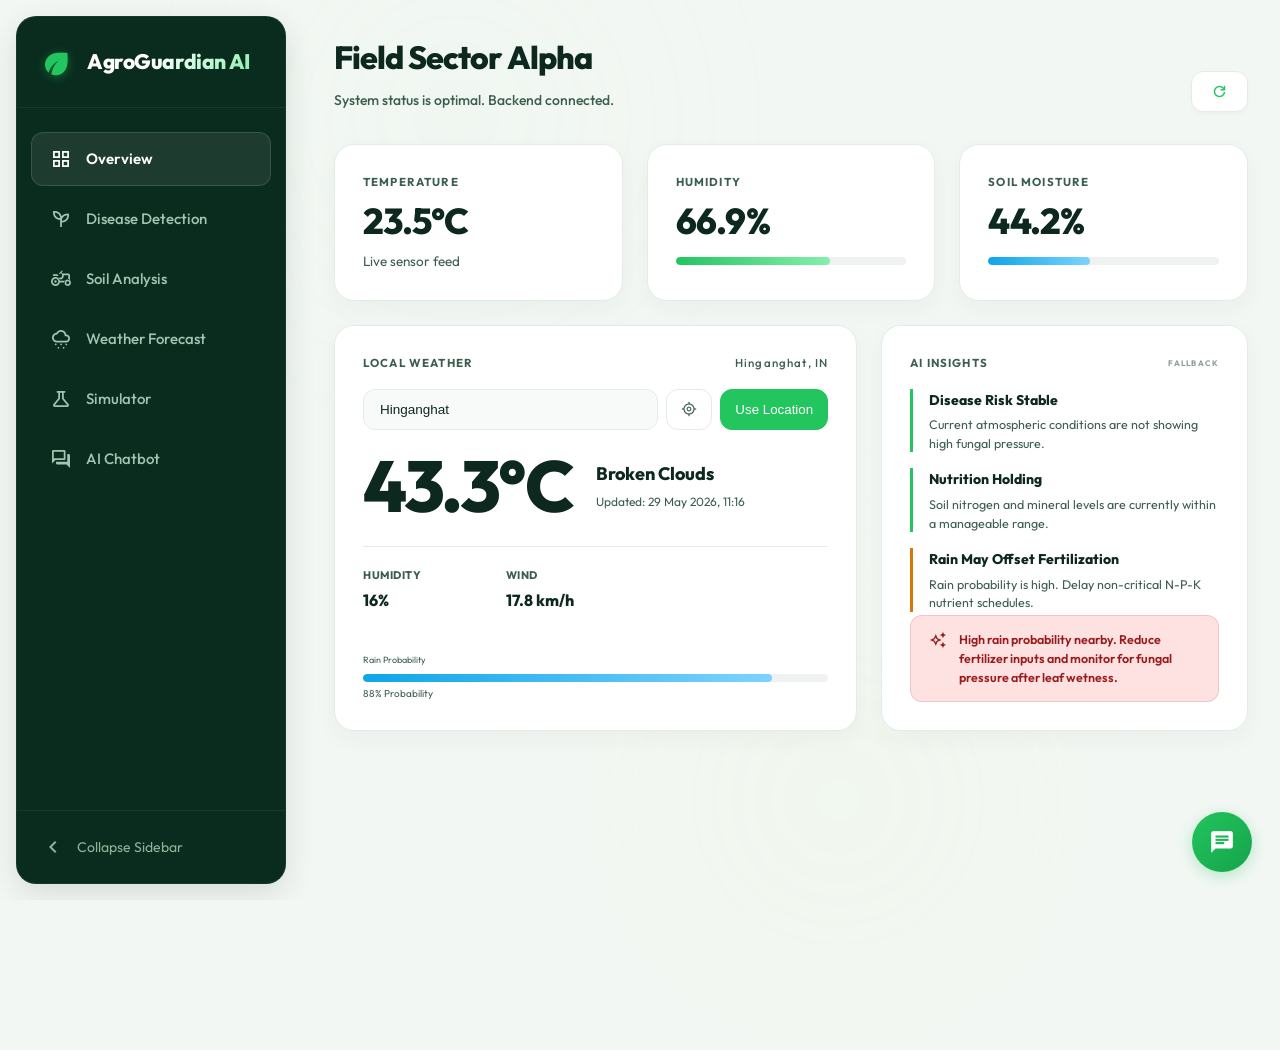
==== commit 4e4ba459: "New UI" ====
--- a/frontend/index.html
+++ b/frontend/index.html
@@ -12,6 +12,10 @@
   <link rel="stylesheet" href="css/style.css?v=3.1"/>
 </head>
 <body>
+
+  <!-- Ambient background glow elements -->
+  <div class="ambient-glow glow-1"></div>
+  <div class="ambient-glow glow-2"></div>
 
   <!-- Scanning scanline overlay -->
   <div class="scanline-overlay"></div>
@@ -98,12 +102,12 @@
               </div>
             </div>
             
-            <!-- Soil Nutrition Card (replaces Soil Moisture to remove irrigation references) -->
+            <!-- Soil Moisture Card -->
             <div class="col-4 info-card">
-              <p class="card-label">SOIL NUTRITION</p>
+              <p class="card-label">SOIL MOISTURE</p>
               <p class="card-value" id="overviewSoilMoisture">44.2%</p>
               <div class="progress-bar-container">
-                <div class="progress-bar-fill red" style="width: 44.2%"></div>
+                <div class="progress-bar-fill blue" style="width: 44.2%"></div>
               </div>
             </div>
 
--- a/frontend/css/style.css
+++ b/frontend/css/style.css
@@ -1,50 +1,56 @@
 /* ==========================================================================
-   AgroGuardian AI - Screenshot-Aligned Light-Mode Custom Stylesheet
+   AgroGuardian AI - Premium Organic Light-Mode Stylesheet
    ========================================================================== */
 
-@import url('https://fonts.googleapis.com/css2?family=Geist:wght@300;400;500;600;700;800&family=JetBrains+Mono:wght@400;500;700&family=Material+Symbols+Outlined:wght,FILL@100..700,0..1&display=swap');
+@import url('https://fonts.googleapis.com/css2?family=Outfit:wght@300;400;500;600;700;800&family=JetBrains+Mono:wght@400;500;700&family=Material+Symbols+Outlined:wght,FILL@100..700,0..1&display=swap');
 
 :root {
-  /* Colors */
-  --bg-color: #f3f4f6;           /* Light grey background */
-  --sidebar-bg: #0b2e1b;         /* Deep forest-green sidebar */
-  --sidebar-active: #154c30;     /* Sidebar link active highlight */
-  --card-bg: #ffffff;            /* Pure white cards */
-  --primary-text: #111827;       /* Dark charcoal text */
-  --secondary-text: #4b5563;     /* Slate grey text */
-  --muted-text: #9ca3af;         /* Light grey text */
-
-  /* Functional Accents */
-  --green-accent: #10b981;       /* Active green */
-  --green-bg: #def7ec;           /* Green badge bg */
-  --green-text: #03543f;
-
-  --blue-accent: #3b82f6;        /* Water / Tech blue */
-  --blue-bg: #e1effe;            /* Blue badge bg */
-  --blue-text: #1e40af;
-
-  --orange-accent: #f59e0b;      /* Climate / Warning orange */
-  --orange-bg: #fef3c7;          /* Orange badge bg */
+  /* Coolors Organic Harvest Light Palette: b7f0ad, d2ff96, edff7a, e8d33f, d17b0f */
+  --bg-color: #f3f7f4;           /* Soft Mint Off-White background */
+  --sidebar-bg: #ffffff;         /* Crisp White Sidebar */
+  --sidebar-active: rgba(183, 240, 173, 0.25); /* Light Mint Sage background */
+  
+  --card-bg: #ffffff;            /* Crisp White Card fill */
+  --primary-text: #0d281e;       /* Deep Forest Charcoal (highly readable) */
+  --secondary-text: #3c5e4f;     /* Rich Sage Green slate */
+  --muted-text: #608d75;         /* Muted Leaf Slate */
+
+  /* Functional Accents from Coolors Scheme */
+  --green-accent: #22c55e;       /* Brand Fresh Green */
+  --green-accent-glow: rgba(34, 197, 94, 0.15);
+  --green-bg: #e8f7ee;           /* Light Green tag backing */
+  --green-text: #166534;         /* Forest green text */
+
+  --blue-accent: #0ea5e9;        /* Water / Sky Blue */
+  --blue-accent-glow: rgba(14, 165, 233, 0.15);
+  --blue-bg: #e0f2fe;            /* Sky tag backing */
+  --blue-text: #0369a1;
+
+  --orange-accent: #d97706;      /* Harvest Amber / Gold (#d17b0f / #e8d33f blend) */
+  --orange-accent-glow: rgba(217, 119, 6, 0.15);
+  --orange-bg: #fef3c7;          /* Harvest gold tag backing */
   --orange-text: #92400e;
 
-  --red-accent: #ef4444;         /* Error / High risk red */
-  --red-bg: #fde8e8;             /* Red badge bg */
-  --red-text: #9b1c1c;
-
-  --outline: #e5e7eb;            /* Thin grey borders */
+  --red-accent: #b91c1c;         /* Disease Risk Red */
+  --red-accent-glow: rgba(185, 28, 28, 0.15);
+  --red-bg: #fee2e2;             /* Red tag backing */
+  --red-text: #991b1b;
+
+  --outline: #e1ede5;            /* Clean light grey-green border */
+  --outline-glow: rgba(183, 240, 173, 0.3);
 
   /* Typography */
-  --font-sans: 'Geist', -apple-system, BlinkMacSystemFont, 'Segoe UI', Roboto, sans-serif;
+  --font-sans: 'Outfit', -apple-system, BlinkMacSystemFont, 'Segoe UI', Roboto, sans-serif;
   --font-mono: 'JetBrains Mono', monospace;
 
   /* Shapes & Layout */
-  --radius-sm: 6px;
-  --radius-md: 10px;
-  --radius-lg: 16px;
+  --radius-sm: 8px;
+  --radius-md: 12px;
+  --radius-lg: 20px;
   --radius-full: 9999px;
 
-  --sidebar-width: 260px;
-  --header-height: 64px;
+  --sidebar-width: 270px;
+  --header-height: 70px;
 }
 
 /* Reset Styles */
@@ -59,12 +65,40 @@
   color: var(--primary-text);
   font-family: var(--font-sans);
   font-size: 15px;
-  line-height: 1.5;
+  line-height: 1.6;
   height: 100vh;
   width: 100vw;
   overflow: hidden;
   display: flex;
   flex-direction: column;
+  position: relative;
+}
+
+/* Elegant ambient backdrop lights */
+.ambient-glow {
+  position: absolute;
+  border-radius: 50%;
+  filter: blur(120px);
+  pointer-events: none;
+  z-index: 0;
+  opacity: 0.12;
+  transition: all 1s ease-in-out;
+}
+
+.glow-1 {
+  width: 400px;
+  height: 400px;
+  background: radial-gradient(circle, #b7f0ad 0%, transparent 70%);
+  top: -80px;
+  left: 20%;
+}
+
+.glow-2 {
+  width: 500px;
+  height: 500px;
+  background: radial-gradient(circle, #d2ff96 0%, transparent 70%);
+  bottom: -150px;
+  right: 15%;
 }
 
 /* App Container Layout */
@@ -73,86 +107,98 @@
   height: 100vh;
   width: 100vw;
   overflow: hidden;
-}
-
-/* Sidebar Styling */
+  position: relative;
+  z-index: 1;
+}
+
+/* Clean Forest-Green Floating Sidebar */
 .app-sidebar {
   width: var(--sidebar-width);
-  background-color: var(--sidebar-bg);
-  display: flex;
-  flex-direction: column;
-  height: 100%;
+  background: #0a2c1e;           /* Deep Forest Green sidebar */
+  display: flex;
+  flex-direction: column;
+  height: calc(100% - 32px);
+  margin: 16px 0 16px 16px;
+  border-radius: var(--radius-lg);
+  border: 1px solid rgba(255, 255, 255, 0.06);
+  box-shadow: 0 10px 30px rgba(11, 40, 26, 0.12);
   flex-shrink: 0;
   z-index: 100;
-  border-right: 1px solid rgba(255, 255, 255, 0.05);
-  transition: width 0.3s cubic-bezier(0.4, 0, 0.2, 1);
+  transition: width 0.4s cubic-bezier(0.25, 0.8, 0.25, 1);
 }
 
 .sidebar-header {
-  padding: 24px 20px;
-  display: flex;
-  align-items: center;
-  gap: 12px;
+  padding: 28px 24px;
+  display: flex;
+  align-items: center;
+  gap: 14px;
   border-bottom: 1px solid rgba(255, 255, 255, 0.06);
 }
 
 .sidebar-header .logo-icon {
   color: var(--green-accent);
-  font-size: 28px;
+  font-size: 32px;
   font-variation-settings: 'FILL' 1;
+  text-shadow: 0 2px 10px rgba(34, 197, 94, 0.4);
 }
 
 .sidebar-header .logo-text {
-  font-family: var(--font-sans);
-  font-size: 19px;
-  font-weight: 700;
+  font-size: 21px;
+  font-weight: 800;
   color: #ffffff;
-  letter-spacing: -0.01em;
-  line-height: 1.2;
+  letter-spacing: -0.02em;
+  background: linear-gradient(135deg, #ffffff 40%, #86efac 100%);
+  -webkit-background-clip: text;
+  -webkit-text-fill-color: transparent;
 }
 
 .sidebar-nav {
-  padding: 20px 12px;
-  display: flex;
-  flex-direction: column;
-  gap: 4px;
+  padding: 24px 14px;
+  display: flex;
+  flex-direction: column;
+  gap: 6px;
   flex-grow: 1;
 }
 
 .sidebar-link {
   display: flex;
   align-items: center;
-  gap: 12px;
-  padding: 12px 16px;
-  color: #9cb5a6;
+  gap: 14px;
+  padding: 14px 18px;
+  color: #a2c4b2;                 /* Soft sage link text */
   font-weight: 500;
-  font-size: 14px;
+  font-size: 15px;
   border-radius: var(--radius-md);
   cursor: pointer;
-  transition: all 0.2s ease;
+  border: 1px solid transparent;
+  transition: all 0.25s cubic-bezier(0.4, 0, 0.2, 1);
 }
 
 .sidebar-link span.material-symbols-outlined {
-  font-size: 20px;
+  font-size: 22px;
+  transition: transform 0.25s ease;
 }
 
 .sidebar-link:hover {
   color: #ffffff;
   background-color: rgba(255, 255, 255, 0.04);
+  border-color: rgba(255, 255, 255, 0.06);
+}
+
+.sidebar-link:hover span.material-symbols-outlined {
+  transform: translateX(2px);
 }
 
 .sidebar-link.active {
   color: #ffffff;
-  background-color: var(--sidebar-active);
+  background-color: rgba(255, 255, 255, 0.08);
+  border: 1px solid rgba(255, 255, 255, 0.12);
   font-weight: 600;
-  border-left: 4px solid var(--green-accent);
-  padding-left: 12px;
-  border-top-left-radius: 0;
-  border-bottom-left-radius: 0;
+  box-shadow: inset 0 0 10px rgba(255, 255, 255, 0.02);
 }
 
 .sidebar-footer {
-  padding: 20px;
+  padding: 24px;
   border-top: 1px solid rgba(255, 255, 255, 0.06);
 }
 
@@ -160,7 +206,7 @@
   display: flex;
   align-items: center;
   gap: 12px;
-  color: #9cb5a6;
+  color: #8db59d;
   cursor: pointer;
   font-size: 14px;
   transition: color 0.2s ease;
@@ -172,11 +218,11 @@
 
 /* Sidebar Collapse Styles */
 .app-sidebar.collapsed {
-  width: 72px;
+  width: 76px;
 }
 
 .app-sidebar.collapsed .sidebar-header {
-  padding: 24px 0;
+  padding: 28px 0;
   justify-content: center;
   gap: 0;
 }
@@ -186,19 +232,13 @@
 }
 
 .app-sidebar.collapsed .sidebar-nav {
-  padding: 20px 8px;
+  padding: 24px 10px;
 }
 
 .app-sidebar.collapsed .sidebar-link {
-  padding: 12px 0;
+  padding: 14px 0;
   justify-content: center;
   gap: 0;
-  border-radius: var(--radius-md);
-}
-
-.app-sidebar.collapsed .sidebar-link.active {
-  padding-left: 0;
-  border-left-width: 4px;
 }
 
 .app-sidebar.collapsed .link-text {
@@ -206,7 +246,7 @@
 }
 
 .app-sidebar.collapsed .sidebar-footer {
-  padding: 20px 0;
+  padding: 24px 0;
   display: flex;
   justify-content: center;
 }
@@ -235,10 +275,11 @@
   flex-direction: column;
   overflow: hidden;
   height: 100%;
+  padding-left: 16px;
 }
 
 .content-header {
-  padding: 20px 32px 10px 32px;
+  padding: 32px 32px 16px 32px;
   display: flex;
   justify-content: space-between;
   align-items: flex-end;
@@ -246,16 +287,17 @@
 }
 
 .content-header .title-area h2 {
-  font-size: 28px;
-  font-weight: 700;
-  color: var(--primary-text);
-  letter-spacing: -0.02em;
+  font-size: 32px;
+  font-weight: 800;
+  color: var(--primary-text);
+  letter-spacing: -0.03em;
 }
 
 .content-header .title-area p {
   font-size: 14px;
   color: var(--secondary-text);
-  margin-top: 4px;
+  margin-top: 6px;
+  font-weight: 500;
 }
 
 .content-header .header-controls {
@@ -266,34 +308,47 @@
 
 /* Base Buttons */
 .btn-secondary {
-  background-color: #ffffff;
+  background: #ffffff;
   border: 1px solid var(--outline);
   color: var(--primary-text);
   border-radius: var(--radius-md);
-  padding: 8px 16px;
-  font-size: 13px;
+  padding: 10px 18px;
+  font-size: 13.5px;
   font-weight: 600;
   display: flex;
   align-items: center;
   gap: 8px;
   cursor: pointer;
-  box-shadow: 0 1px 2px rgba(0,0,0,0.05);
-  transition: all 0.2s ease;
+  box-shadow: 0 2px 4px rgba(11, 40, 26, 0.03);
+  transition: all 0.25s cubic-bezier(0.4, 0, 0.2, 1);
 }
 
 .btn-secondary:hover {
-  background-color: #f9fafb;
+  background: var(--bg-color);
+  border-color: var(--green-accent);
+  transform: translateY(-2px);
 }
 
 .btn-secondary span {
-  font-size: 18px;
+  font-size: 19px;
+  color: var(--green-accent);
 }
 
 /* Main View Body */
 .view-body {
   flex-grow: 1;
   overflow-y: auto;
-  padding: 10px 32px 32px 32px;
+  padding: 16px 32px 32px 32px;
+  scrollbar-width: thin;
+  scrollbar-color: rgba(11, 40, 26, 0.1) transparent;
+}
+
+.view-body::-webkit-scrollbar {
+  width: 6px;
+}
+.view-body::-webkit-scrollbar-thumb {
+  background: rgba(11, 40, 26, 0.1);
+  border-radius: var(--radius-full);
 }
 
 .view-panel {
@@ -302,18 +357,17 @@
   flex-direction: column;
   height: 100%;
   width: 100%;
-  transition: opacity 0.25s ease;
 }
 
 .view-panel.active {
   display: flex !important;
   opacity: 1 !important;
   visibility: visible !important;
-  animation: viewFadeIn 0.25s forwards;
+  animation: viewFadeIn 0.3s cubic-bezier(0.25, 0.8, 0.25, 1) forwards;
 }
 
 @keyframes viewFadeIn {
-  from { opacity: 0; transform: translateY(8px); }
+  from { opacity: 0; transform: translateY(12px); }
   to { opacity: 1; transform: translateY(0); }
 }
 
@@ -321,7 +375,7 @@
 .dashboard-grid {
   display: grid;
   grid-template-columns: repeat(12, 1fr);
-  gap: 20px;
+  gap: 24px;
 }
 
 .col-12 { grid-column: span 12; }
@@ -339,38 +393,46 @@
 
 /* Dashboard Cards styling */
 .info-card {
-  background-color: var(--card-bg);
+  background: var(--card-bg);
   border: 1px solid var(--outline);
   border-radius: var(--radius-lg);
-  padding: 24px;
-  box-shadow: 0 4px 6px -1px rgba(0, 0, 0, 0.03), 0 2px 4px -1px rgba(0, 0, 0, 0.02);
+  padding: 28px;
+  box-shadow: 0 8px 24px rgba(11, 40, 26, 0.04);
   position: relative;
   overflow: hidden;
+  transition: all 0.3s cubic-bezier(0.25, 0.8, 0.25, 1);
+}
+
+.info-card:hover {
+  transform: translateY(-4px);
+  border-color: var(--green-accent);
+  box-shadow: 0 12px 32px rgba(11, 40, 26, 0.08);
 }
 
 .info-card .card-label {
-  font-size: 11px;
+  font-size: 11.5px;
   font-weight: 700;
   color: var(--secondary-text);
   text-transform: uppercase;
-  letter-spacing: 0.05em;
+  letter-spacing: 0.1em;
   display: flex;
   justify-content: space-between;
   align-items: center;
 }
 
 .info-card .card-value {
-  font-size: 32px;
-  font-weight: 700;
-  color: var(--primary-text);
-  margin-top: 8px;
-  line-height: 1.2;
+  font-size: 36px;
+  font-weight: 800;
+  color: var(--primary-text);
+  margin-top: 10px;
+  line-height: 1.1;
+  letter-spacing: -0.02em;
 }
 
 .info-card .card-desc {
-  font-size: 13px;
+  font-size: 13.5px;
   color: var(--secondary-text);
-  margin-top: 8px;
+  margin-top: 10px;
 }
 
 /* Badges and Toggles */
@@ -378,18 +440,20 @@
   background-color: var(--green-bg);
   color: var(--green-text);
   border-radius: var(--radius-full);
-  padding: 6px 12px;
+  border: 1px solid rgba(34, 197, 94, 0.2);
+  padding: 6px 14px;
   font-size: 11px;
   font-weight: 700;
   font-family: var(--font-mono);
   display: inline-flex;
   align-items: center;
-  gap: 6px;
+  gap: 8px;
+  box-shadow: 0 2px 6px rgba(34, 197, 94, 0.08);
 }
 
 .badge-live-sync .dot {
-  width: 6px;
-  height: 6px;
+  width: 8px;
+  height: 8px;
   border-radius: 50%;
   background-color: var(--green-accent);
   animation: pulseSync 2s infinite;
@@ -397,7 +461,7 @@
 
 @keyframes pulseSync {
   0% { transform: scale(1); opacity: 1; }
-  50% { transform: scale(1.5); opacity: 0.4; }
+  50% { transform: scale(1.4); opacity: 0.5; }
   100% { transform: scale(1); opacity: 1; }
 }
 
@@ -405,64 +469,78 @@
   display: inline-block;
   font-size: 11px;
   font-weight: 700;
-  padding: 4px 8px;
+  padding: 5px 10px;
   border-radius: var(--radius-sm);
   text-transform: uppercase;
-  letter-spacing: 0.03em;
+  letter-spacing: 0.05em;
 }
 
 .status-badge.green {
   background-color: var(--green-bg);
   color: var(--green-text);
+  border: 1px solid rgba(34, 197, 94, 0.25);
 }
 
 .status-badge.orange {
   background-color: var(--orange-bg);
   color: var(--orange-text);
+  border: 1px solid rgba(217, 119, 6, 0.25);
 }
 
 .status-badge.red {
   background-color: var(--red-bg);
   color: var(--red-text);
+  border: 1px solid rgba(185, 28, 28, 0.25);
 }
 
 .status-badge.blue {
   background-color: var(--blue-bg);
   color: var(--blue-text);
+  border: 1px solid rgba(14, 165, 233, 0.25);
 }
 
 /* Progress Indicator Bars */
 .progress-bar-container {
   width: 100%;
   height: 8px;
-  background-color: #f3f4f6;
+  background-color: rgba(11, 40, 26, 0.06);
   border-radius: var(--radius-full);
-  margin-top: 14px;
+  margin-top: 16px;
   overflow: hidden;
+  position: relative;
 }
 
 .progress-bar-fill {
   height: 100%;
   border-radius: var(--radius-full);
-}
-
-.progress-bar-fill.green { background-color: var(--green-accent); }
-.progress-bar-fill.blue { background-color: var(--blue-accent); }
-.progress-bar-fill.red { background-color: var(--red-accent); }
-.progress-bar-fill.grey { background-color: var(--secondary-text); }
+  transition: width 0.8s cubic-bezier(0.25, 0.8, 0.25, 1);
+}
+
+.progress-bar-fill.green {
+  background: linear-gradient(90deg, #22c55e, #86efac);
+}
+.progress-bar-fill.blue {
+  background: linear-gradient(90deg, #0ea5e9, #7dd3fc);
+}
+.progress-bar-fill.red {
+  background: linear-gradient(90deg, #ef4444, #fca5a5);
+}
+.progress-bar-fill.grey {
+  background: #9ca3af;
+}
 
 /* Weather Cards (Overview View) */
 .weather-main-panel {
   display: flex;
   align-items: center;
-  gap: 20px;
-  margin-top: 16px;
+  gap: 24px;
+  margin-top: 20px;
 }
 
 .weather-main-panel .temp {
-  font-size: 64px;
-  font-weight: 700;
-  letter-spacing: -0.03em;
+  font-size: 72px;
+  font-weight: 800;
+  letter-spacing: -0.04em;
   color: var(--primary-text);
   line-height: 1;
 }
@@ -473,24 +551,24 @@
 }
 
 .weather-main-panel .info .condition {
-  font-size: 16px;
-  font-weight: 600;
+  font-size: 18px;
+  font-weight: 750;
   color: var(--primary-text);
 }
 
 .weather-main-panel .info .updated {
   font-size: 12px;
   color: var(--secondary-text);
-  margin-top: 2px;
+  margin-top: 4px;
 }
 
 .weather-details-row {
   display: grid;
   grid-template-columns: 1fr 1fr;
-  gap: 16px;
-  margin-top: 20px;
+  gap: 20px;
+  margin-top: 24px;
   border-top: 1px solid var(--outline);
-  padding-top: 16px;
+  padding-top: 20px;
 }
 
 .weather-detail-item {
@@ -502,28 +580,35 @@
   font-size: 11px;
   text-transform: uppercase;
   color: var(--secondary-text);
-  font-weight: 600;
+  font-weight: 750;
+  letter-spacing: 0.05em;
 }
 
 .weather-detail-item .val {
-  font-size: 15px;
-  font-weight: 700;
-  margin-top: 2px;
+  font-size: 16px;
+  font-weight: 750;
+  margin-top: 4px;
+  color: var(--primary-text);
 }
 
 /* AI Insights Panel */
 .ai-insights-card {
   display: flex;
   flex-direction: column;
-  gap: 12px;
+  gap: 16px;
 }
 
 .ai-insight-row {
   border-left: 3px solid var(--outline);
-  padding-left: 14px;
-  display: flex;
-  flex-direction: column;
-  gap: 2px;
+  padding-left: 16px;
+  display: flex;
+  flex-direction: column;
+  gap: 4px;
+  transition: transform 0.25s;
+}
+
+.ai-insight-row:hover {
+  transform: translateX(4px);
 }
 
 .ai-insight-row.green-border { border-left-color: var(--green-accent); }
@@ -531,48 +616,50 @@
 .ai-insight-row.orange-border { border-left-color: var(--orange-accent); }
 
 .ai-insight-row h4 {
-  font-size: 13px;
-  font-weight: 700;
+  font-size: 14px;
+  font-weight: 750;
   color: var(--primary-text);
 }
 
 .ai-insight-row p {
-  font-size: 12px;
+  font-size: 12.5px;
   color: var(--secondary-text);
+  line-height: 1.5;
 }
 
 .ai-insights-alert-box {
   background-color: var(--green-bg);
-  border: 1px solid rgba(16, 185, 129, 0.2);
+  border: 1px solid rgba(34, 197, 94, 0.15);
   border-radius: var(--radius-md);
-  padding: 12px 16px;
+  padding: 14px 18px;
   display: flex;
   align-items: flex-start;
-  gap: 10px;
-  font-size: 12px;
+  gap: 12px;
+  font-size: 12.5px;
   color: var(--green-text);
-  font-weight: 500;
+  font-weight: 600;
   margin-top: auto;
+  line-height: 1.5;
 }
 
 .ai-insights-alert-box.red {
   background-color: var(--red-bg);
   color: var(--red-text);
-  border-color: rgba(239, 68, 68, 0.2);
+  border-color: rgba(185, 28, 28, 0.15);
 }
 
 .ai-insights-alert-box span {
-  font-size: 16px;
+  font-size: 18px;
   color: inherit;
   flex-shrink: 0;
   margin-top: 1px;
 }
 
-/* Search bar styling (Weather Forecast Local search) */
+/* Search bar styling */
 .search-form-group {
   display: flex;
   gap: 8px;
-  margin-top: 12px;
+  margin-top: 16px;
 }
 
 .search-input-wrapper {
@@ -582,36 +669,39 @@
 
 .search-input-wrapper input {
   width: 100%;
-  background-color: var(--bg-color);
+  background-color: #f7faf8;
   border: 1px solid var(--outline);
   border-radius: var(--radius-md);
-  padding: 10px 14px;
-  font-size: 13px;
+  padding: 12px 16px;
+  font-size: 13.5px;
   outline: none;
   color: var(--primary-text);
-  transition: border-color 0.2s;
+  transition: all 0.2s;
 }
 
 .search-input-wrapper input:focus {
   border-color: var(--green-accent);
+  background-color: #ffffff;
+  box-shadow: 0 0 10px rgba(34, 197, 94, 0.1);
 }
 
 .btn-search-action {
   background-color: #ffffff;
   border: 1px solid var(--outline);
   border-radius: var(--radius-md);
-  padding: 0 12px;
+  padding: 0 14px;
   cursor: pointer;
   display: flex;
   align-items: center;
   justify-content: center;
   color: var(--secondary-text);
-  transition: all 0.2s;
+  transition: all 0.25s;
 }
 
 .btn-search-action:hover {
-  background-color: #f9fafb;
-  color: var(--primary-text);
+  background-color: var(--bg-color);
+  color: var(--primary-text);
+  border-color: var(--green-accent);
 }
 
 /* Disease Detection View Uploaders */
@@ -620,28 +710,28 @@
   flex-direction: column;
   align-items: center;
   justify-content: center;
-  border: 2px dashed #cbd5e1;
+  border: 2px dashed #b7f0ad;
   border-radius: var(--radius-lg);
-  padding: 48px 24px;
-  background-color: #f8fafc;
+  padding: 56px 24px;
+  background-color: #fafdfb;
   cursor: pointer;
-  transition: all 0.2s ease;
+  transition: all 0.3s cubic-bezier(0.25, 0.8, 0.25, 1);
   position: relative;
 }
 
 .disease-upload-container:hover {
   border-color: var(--green-accent);
-  background-color: #f1f5f9;
+  background-color: #e8f7ee;
 }
 
 .disease-upload-container span.upload-icon {
-  font-size: 48px;
+  font-size: 56px;
   color: var(--secondary-text);
-  margin-bottom: 16px;
+  margin-bottom: 20px;
 }
 
 .disease-upload-container p.upload-text {
-  font-size: 14px;
+  font-size: 15px;
   font-weight: 600;
   color: var(--primary-text);
 }
@@ -649,40 +739,45 @@
 .disease-upload-container p.upload-sub {
   font-size: 12px;
   color: var(--muted-text);
-  margin-top: 4px;
+  margin-top: 6px;
 }
 
 .disease-upload-container img.preview-img {
   max-width: 100%;
-  max-height: 200px;
+  max-height: 220px;
   border-radius: var(--radius-md);
-  margin-bottom: 16px;
+  margin-bottom: 20px;
   object-fit: contain;
+  box-shadow: 0 4px 12px rgba(11, 40, 26, 0.08);
 }
 
 .btn-primary {
   width: 100%;
-  background-color: #84bfa4; /* Muted Green as shown in disease scan screen */
+  background: linear-gradient(135deg, #22c55e, #16a34a);
   color: #ffffff;
   border-radius: var(--radius-md);
-  padding: 12px;
-  font-weight: 600;
-  font-size: 14px;
+  padding: 14px;
+  font-weight: 700;
+  font-size: 14.5px;
   cursor: pointer;
+  border: none;
   display: flex;
   align-items: center;
   justify-content: center;
-  gap: 8px;
-  margin-top: 16px;
-  transition: background-color 0.2s;
+  gap: 10px;
+  margin-top: 20px;
+  box-shadow: 0 4px 12px rgba(34, 197, 94, 0.2);
+  transition: all 0.25s;
 }
 
 .btn-primary:hover {
-  background-color: #6da68c;
+  background: linear-gradient(135deg, #16a34a, #15803d);
+  box-shadow: 0 6px 16px rgba(34, 197, 94, 0.3);
+  transform: translateY(-2px);
 }
 
 .btn-primary span {
-  font-size: 18px;
+  font-size: 20px;
 }
 
 .disease-placeholder-card {
@@ -690,93 +785,100 @@
   flex-direction: column;
   align-items: center;
   justify-content: center;
-  min-height: 300px;
+  min-height: 320px;
   color: var(--secondary-text);
   text-align: center;
 }
 
 .disease-placeholder-card span.microscope-icon {
-  font-size: 48px;
+  font-size: 56px;
   color: var(--muted-text);
-  margin-bottom: 16px;
+  margin-bottom: 20px;
 }
 
 /* Soil Intelligence Layout */
 .soil-advisor-box {
-  background-color: #123d24; /* Dark green accent banner as in Soil Intelligence card */
+  background: linear-gradient(135deg, #0f2e22, #071f15);
   border-radius: var(--radius-lg);
-  padding: 24px;
+  padding: 28px;
   color: #ffffff;
   margin-top: 24px;
+  box-shadow: 0 8px 24px rgba(11, 40, 26, 0.1);
 }
 
 .soil-advisor-header {
   display: flex;
   align-items: center;
-  gap: 8px;
+  gap: 10px;
   font-size: 11px;
   font-weight: 700;
   text-transform: uppercase;
-  letter-spacing: 0.05em;
-  opacity: 0.9;
-  margin-bottom: 14px;
+  letter-spacing: 0.1em;
+  color: var(--green-accent);
+  margin-bottom: 16px;
 }
 
 .soil-advisor-header span {
-  font-size: 18px;
+  font-size: 20px;
 }
 
 .soil-advisor-content {
-  background-color: rgba(255, 255, 255, 0.08);
+  background-color: rgba(255, 255, 255, 0.05);
   border-radius: var(--radius-md);
-  padding: 16px;
-  display: flex;
-  align-items: center;
-  gap: 12px;
-  font-size: 14px;
-  border: 1px solid rgba(255, 255, 255, 0.1);
+  padding: 20px;
+  display: flex;
+  align-items: center;
+  gap: 14px;
+  font-size: 14.5px;
+  border: 1px solid rgba(255, 255, 255, 0.08);
+  line-height: 1.5;
 }
 
 .soil-advisor-content span.check-icon {
-  color: var(--green-accent);
-  font-size: 20px;
+  color: #d2ff96;
+  font-size: 24px;
   font-variation-settings: 'FILL' 1;
 }
 
-/* Weather Forecast - Smart Irrigation Advisor */
+/* Weather Forecast - Smart Nitrogen Advisor */
 .smart-irrigation-card {
-  background-color: #0f2e1e; /* Dark green advisor card from Image 3 */
+  background: linear-gradient(135deg, #0f2e22 0%, #071f15 100%);
   border-radius: var(--radius-lg);
-  padding: 24px;
+  padding: 28px;
   color: #ffffff;
   height: 100%;
   display: flex;
   flex-direction: column;
+  box-shadow: 0 8px 24px rgba(11, 40, 26, 0.15);
 }
 
 .smart-irrigation-card .advisor-header {
   display: flex;
   justify-content: space-between;
   align-items: center;
+  border-bottom: 1px solid rgba(255,255,255,0.08);
+  padding-bottom: 16px;
 }
 
 .smart-irrigation-card .advisor-title {
-  font-size: 18px;
-  font-weight: 700;
+  font-size: 20px;
+  font-weight: 800;
+  letter-spacing: -0.02em;
 }
 
 .smart-irrigation-card .advisor-body {
   display: flex;
-  gap: 16px;
+  gap: 20px;
   margin-top: 20px;
   flex-grow: 1;
 }
 
 .smart-irrigation-card .advisor-icon-wrapper {
-  width: 48px;
-  height: 48px;
+  width: 52px;
+  height: 52px;
   border-radius: var(--radius-md);
-  background-color: rgba(255, 255, 255, 0.08);
+  background-color: rgba(255, 255, 255, 0.06);
+  border: 1px solid rgba(255,255,255,0.1);
   display: flex;
   align-items: center;
   justify-content: center;
@@ -784,49 +886,54 @@
 }
 
 .smart-irrigation-card .advisor-icon-wrapper span {
-  color: var(--green-accent);
-  font-size: 24px;
+  color: #d2ff96;
+  font-size: 26px;
 }
 
 .smart-irrigation-card .advisor-text {
-  font-size: 13px;
+  font-size: 13.5px;
   line-height: 1.6;
-  opacity: 0.9;
+  color: rgba(255, 255, 255, 0.8);
 }
 
 .smart-irrigation-card .advisor-buttons {
   display: flex;
-  gap: 12px;
-  margin-top: 24px;
+  gap: 14px;
+  margin-top: 28px;
 }
 
 .smart-irrigation-card .btn-advisor-action {
   flex-grow: 1;
   border-radius: var(--radius-md);
-  padding: 10px;
-  font-size: 13px;
-  font-weight: 600;
+  padding: 12px;
+  font-size: 13.5px;
+  font-weight: 700;
   text-align: center;
   cursor: pointer;
-  transition: all 0.2s;
+  border: none;
+  transition: all 0.25s;
 }
 
 .smart-irrigation-card .btn-advisor-action.primary {
-  background-color: #def7ec;
-  color: #03543f;
+  background-color: #22c55e;
+  color: #ffffff;
+  box-shadow: 0 4px 10px rgba(34, 197, 94, 0.3);
 }
 
 .smart-irrigation-card .btn-advisor-action.primary:hover {
-  background-color: #bdf6d9;
+  background-color: #16a34a;
+  transform: translateY(-2px);
 }
 
 .smart-irrigation-card .btn-advisor-action.secondary {
-  border: 1px solid rgba(255, 255, 255, 0.2);
+  background-color: rgba(255,255,255,0.06);
+  border: 1px solid rgba(255,255,255,0.15);
   color: #ffffff;
 }
 
 .smart-irrigation-card .btn-advisor-action.secondary:hover {
-  background-color: rgba(255, 255, 255, 0.05);
+  background-color: rgba(255, 255, 255, 0.12);
+  transform: translateY(-2px);
 }
 
 /* Weather Forecast - Risk Analysis Engine (ROSCOE) */
@@ -835,8 +942,8 @@
   justify-content: space-between;
   align-items: center;
   border-bottom: 1px solid var(--outline);
-  padding-bottom: 12px;
-  margin-bottom: 16px;
+  padding-bottom: 14px;
+  margin-bottom: 18px;
 }
 
 .roscoe-header-row .engine-title {
@@ -844,13 +951,13 @@
   font-weight: 700;
   color: var(--secondary-text);
   text-transform: uppercase;
-  letter-spacing: 0.05em;
+  letter-spacing: 0.1em;
 }
 
 .roscoe-header-row .engine-logo {
-  font-size: 18px;
-  font-weight: 300;
-  font-family: var(--font-sans);
+  font-size: 20px;
+  font-weight: 500;
+  font-family: var(--font-mono);
   color: var(--secondary-text);
   letter-spacing: 0.15em;
   text-transform: uppercase;
@@ -859,13 +966,13 @@
 .roscoe-content-panel {
   display: flex;
   align-items: center;
-  gap: 24px;
+  gap: 28px;
 }
 
 .roscoe-gauge-wrapper {
   position: relative;
-  width: 90px;
-  height: 90px;
+  width: 96px;
+  height: 96px;
   display: flex;
   align-items: center;
   justify-content: center;
@@ -879,15 +986,15 @@
 
 .roscoe-gauge-val {
   position: absolute;
+  font-size: 22px;
+  font-weight: 800;
+  color: var(--primary-text);
+}
+
+.roscoe-stats-details h4 {
   font-size: 20px;
-  font-weight: 700;
-  color: var(--primary-text);
-}
-
-.roscoe-stats-details h4 {
-  font-size: 18px;
-  font-weight: 700;
-  color: #c0392b; /* Crimson Red matching 'High Risk' text */
+  font-weight: 800;
+  color: var(--red-accent);
 }
 
 .roscoe-stats-details p {
@@ -900,19 +1007,20 @@
   display: flex;
   flex-direction: column;
   gap: 8px;
-  margin-top: 20px;
+  margin-top: 24px;
 }
 
 .roscoe-list-item {
-  background-color: #fdf2f2; /* Light red tint for risk items */
+  background-color: var(--red-bg);
   border-radius: var(--radius-sm);
-  padding: 8px 12px;
+  border: 1px solid rgba(185, 28, 28, 0.1);
+  padding: 10px 14px;
   display: flex;
   justify-content: space-between;
   align-items: center;
-  font-size: 12px;
+  font-size: 12.5px;
   font-weight: 600;
-  color: #9b1c1c;
+  color: var(--red-text);
 }
 
 /* Weather Forecast - 7-Day Weather Grid (Image 3) */
@@ -921,51 +1029,56 @@
   justify-content: space-between;
   align-items: center;
   border-bottom: 1px solid var(--outline);
-  padding-bottom: 12px;
-  margin-bottom: 20px;
+  padding-bottom: 14px;
+  margin-bottom: 24px;
 }
 
 .weather-7day-header h3 {
-  font-size: 13px;
+  font-size: 12px;
   font-weight: 700;
   color: var(--secondary-text);
   text-transform: uppercase;
+  letter-spacing: 0.08em;
 }
 
 .weather-7day-grid {
   display: grid;
   grid-template-columns: repeat(6, 1fr);
-  gap: 12px;
+  gap: 16px;
 }
 
 .weather-day-column {
   display: flex;
   flex-direction: column;
   align-items: center;
-  gap: 12px;
-  padding: 12px 6px;
+  gap: 14px;
+  padding: 16px 8px;
   border-radius: var(--radius-md);
-  transition: background-color 0.2s;
+  border: 1px solid var(--outline);
+  background-color: #fafdfc;
+  transition: all 0.25s cubic-bezier(0.4, 0, 0.2, 1);
 }
 
 .weather-day-column:hover {
-  background-color: #f9fafb;
+  background-color: #e8f7ee;
+  border-color: var(--green-accent);
+  transform: translateY(-2px);
 }
 
 .weather-day-column span.day-label {
-  font-size: 11px;
-  color: var(--muted-text);
+  font-size: 12px;
+  color: var(--secondary-text);
   font-weight: 500;
 }
 
 .weather-day-column span.day-icon {
-  font-size: 24px;
-  color: var(--secondary-text);
+  font-size: 26px;
+  color: var(--primary-text);
 }
 
 .weather-day-column .day-temps {
-  font-size: 13px;
-  font-weight: 600;
+  font-size: 14px;
+  font-weight: 700;
 }
 
 .weather-day-column .day-temps span.high {
@@ -974,48 +1087,49 @@
 
 .weather-day-column .day-temps span.low {
   color: var(--muted-text);
-  margin-left: 4px;
+  margin-left: 6px;
 }
 
 .weather-day-column .day-precip {
   display: flex;
   align-items: center;
-  gap: 3px;
+  gap: 4px;
   font-size: 11px;
-  font-weight: 600;
+  font-weight: 700;
   color: var(--blue-accent);
 }
 
 .weather-day-column .day-precip span {
-  font-size: 12px;
+  font-size: 13px;
 }
 
 /* What-If Simulator Styling (Image 1) */
 .simulator-params-card {
-  padding: 24px;
+  padding: 28px;
 }
 
 .simulator-param-row {
   display: flex;
   flex-direction: column;
-  gap: 8px;
-  margin-bottom: 20px;
+  gap: 10px;
+  margin-bottom: 24px;
 }
 
 .simulator-param-labels {
   display: flex;
   justify-content: space-between;
-  font-size: 11px;
+  font-size: 11.5px;
   font-weight: 700;
   color: var(--secondary-text);
   text-transform: uppercase;
-  letter-spacing: 0.05em;
+  letter-spacing: 0.08em;
 }
 
 .simulator-param-labels .val {
   font-family: var(--font-mono);
-  font-size: 13px;
-  color: var(--blue-accent);
+  font-size: 14px;
+  color: var(--orange-accent);
+  font-weight: 700;
 }
 
 .simulator-param-labels .val.orange {
@@ -1023,32 +1137,56 @@
 }
 
 /* Custom styled ranges for Simulator */
+input[type=range] {
+  -webkit-appearance: none;
+  width: 100%;
+  height: 6px;
+  border-radius: var(--radius-full);
+  background: rgba(11, 40, 26, 0.08);
+  outline: none;
+}
+
+input[type=range]::-webkit-slider-thumb {
+  -webkit-appearance: none;
+  appearance: none;
+  width: 16px;
+  height: 16px;
+  border-radius: 50%;
+  cursor: pointer;
+  transition: all 0.15s ease-in-out;
+}
+
+input[type=range]::-webkit-slider-thumb:hover {
+  transform: scale(1.2);
+}
+
 input[type=range].sim-slider-blue::-webkit-slider-thumb {
-  background: var(--blue-accent) !important;
-  box-shadow: 0 0 8px rgba(59, 130, 246, 0.8) !important;
+  background: var(--green-accent) !important;
+  box-shadow: 0 0 10px var(--green-accent-glow) !important;
 }
 
 input[type=range].sim-slider-orange::-webkit-slider-thumb {
   background: var(--orange-accent) !important;
-  box-shadow: 0 0 8px rgba(245, 158, 11, 0.8) !important;
+  box-shadow: 0 0 10px var(--orange-accent-glow) !important;
 }
 
 .simulator-info-banner {
-  background-color: #eff6ff; /* Light blue info box */
+  background-color: var(--green-bg);
+  border: 1px solid rgba(34, 197, 94, 0.15);
   border-radius: var(--radius-md);
-  padding: 16px;
+  padding: 18px;
   display: flex;
   align-items: flex-start;
-  gap: 12px;
-  font-size: 12px;
-  color: #1e40af;
-  line-height: 1.5;
+  gap: 14px;
+  font-size: 12.5px;
+  color: var(--green-text);
+  line-height: 1.6;
   margin-top: 24px;
 }
 
 .simulator-info-banner span {
-  font-size: 18px;
-  color: var(--blue-accent);
+  font-size: 20px;
+  color: var(--green-accent);
   flex-shrink: 0;
 }
 
@@ -1058,13 +1196,13 @@
   flex-direction: column;
   align-items: center;
   justify-content: center;
-  min-height: 220px;
+  min-height: 240px;
 }
 
 .stability-ring {
   position: relative;
-  width: 160px;
-  height: 160px;
+  width: 170px;
+  height: 170px;
 }
 
 .stability-ring svg {
@@ -1074,7 +1212,7 @@
 }
 
 .stability-ring svg circle.bg {
-  stroke: #f3f4f6;
+  stroke: rgba(11, 40, 26, 0.05);
   fill: none;
 }
 
@@ -1082,7 +1220,8 @@
   stroke: var(--green-accent);
   fill: none;
   stroke-linecap: round;
-  transition: stroke-dashoffset 0.5s ease;
+  filter: drop-shadow(0 2px 4px rgba(34, 197, 94, 0.2));
+  transition: stroke-dashoffset 0.6s cubic-bezier(0.25, 0.8, 0.25, 1);
 }
 
 .stability-text {
@@ -1095,55 +1234,57 @@
 }
 
 .stability-text .score {
-  font-size: 36px;
-  font-weight: 700;
+  font-size: 40px;
+  font-weight: 800;
   color: var(--primary-text);
   line-height: 1;
 }
 
 .stability-text .lbl {
   font-size: 10px;
-  font-weight: 600;
+  font-weight: 700;
   color: var(--secondary-text);
-  margin-top: 4px;
+  margin-top: 6px;
   text-transform: uppercase;
-  letter-spacing: 0.05em;
+  letter-spacing: 0.1em;
 }
 
 /* Simulator Top Right Sustainability Card */
 .sustainability-score-card {
-  background-color: #0f2e1e; /* Dark green accent bg */
+  background: linear-gradient(135deg, #0f2e22 0%, #071f15 100%);
   color: #ffffff;
-  padding: 24px;
+  padding: 28px;
   border-radius: var(--radius-lg);
   display: flex;
   flex-direction: column;
+  box-shadow: 0 8px 24px rgba(11, 40, 26, 0.15);
 }
 
 .sustainability-score-card h3 {
   font-size: 11px;
   font-weight: 700;
-  color: var(--green-accent);
+  color: #d2ff96;
   text-transform: uppercase;
-  letter-spacing: 0.05em;
+  letter-spacing: 0.1em;
 }
 
 .sustainability-score-card .score-display {
-  font-size: 48px;
-  font-weight: 700;
+  font-size: 56px;
+  font-weight: 800;
   margin-top: 14px;
+  letter-spacing: -0.02em;
 }
 
 .sustainability-score-card .score-display span {
-  font-size: 20px;
+  font-size: 22px;
   font-weight: 500;
   opacity: 0.7;
 }
 
 .sustainability-score-card p {
-  font-size: 13px;
-  line-height: 1.5;
-  opacity: 0.8;
+  font-size: 13.5px;
+  line-height: 1.6;
+  color: rgba(255, 255, 255, 0.8);
   margin-top: 14px;
 }
 
@@ -1159,55 +1300,55 @@
 
 .sustainability-score-card .score-bar-fill {
   height: 100%;
-  background-color: var(--green-accent);
+  background: linear-gradient(90deg, #d2ff96, #22c55e);
   border-radius: var(--radius-full);
 }
 
 /* Floating chat button in the bottom right */
 .chat-floating-trigger {
   position: fixed;
-  bottom: 24px;
-  right: 24px;
-  width: 56px;
-  height: 56px;
+  bottom: 28px;
+  right: 28px;
+  width: 60px;
+  height: 60px;
   border-radius: 50%;
-  background-color: var(--green-accent);
+  background: linear-gradient(135deg, #22c55e, #16a34a);
   color: #ffffff;
   display: flex;
   align-items: center;
   justify-content: center;
   cursor: pointer;
   z-index: 999;
-  box-shadow: 0 4px 10px rgba(16, 185, 129, 0.4);
-  transition: transform 0.2s ease, background-color 0.2s;
+  box-shadow: 0 4px 15px rgba(34, 197, 94, 0.3);
+  transition: all 0.25s cubic-bezier(0.25, 0.8, 0.25, 1);
 }
 
 .chat-floating-trigger:hover {
-  transform: scale(1.05);
-  background-color: #059669;
+  transform: scale(1.08) translateY(-2px);
+  box-shadow: 0 6px 20px rgba(34, 197, 94, 0.4);
 }
 
 .chat-floating-trigger span {
-  font-size: 24px;
+  font-size: 26px;
   font-variation-settings: 'FILL' 1;
 }
 
 /* Chat window overlay */
 .chat-window-overlay {
   position: fixed;
-  bottom: 90px;
-  right: 24px;
-  width: 380px;
-  height: 500px;
-  background-color: var(--card-bg);
+  bottom: 104px;
+  right: 28px;
+  width: 400px;
+  height: 520px;
+  background-color: #ffffff;
   border: 1px solid var(--outline);
   border-radius: var(--radius-lg);
-  box-shadow: 0 10px 25px -5px rgba(0, 0, 0, 0.1), 0 8px 10px -6px rgba(0, 0, 0, 0.1);
+  box-shadow: 0 10px 30px rgba(11, 40, 26, 0.08);
   z-index: 998;
   display: none;
   flex-direction: column;
   overflow: hidden;
-  animation: chatFadeIn 0.25s forwards;
+  animation: chatFadeIn 0.3s cubic-bezier(0.25, 0.8, 0.25, 1) forwards;
 }
 
 .chat-window-overlay.active {
@@ -1215,35 +1356,37 @@
 }
 
 @keyframes chatFadeIn {
-  from { opacity: 0; transform: translateY(20px) scale(0.95); }
+  from { opacity: 0; transform: translateY(24px) scale(0.95); }
   to { opacity: 1; transform: translateY(0) scale(1); }
 }
 
 .chat-header {
-  background-color: var(--sidebar-bg);
-  color: #ffffff;
-  padding: 16px;
+  background-color: #ffffff;
+  border-bottom: 1px solid var(--outline);
+  color: var(--primary-text);
+  padding: 18px 20px;
   display: flex;
   align-items: center;
   justify-content: space-between;
 }
 
 .chat-header h4 {
-  font-size: 15px;
-  font-weight: 600;
+  font-size: 16px;
+  font-weight: 750;
   display: flex;
   align-items: center;
   gap: 8px;
 }
 
 .chat-header h4 span {
-  font-size: 18px;
+  font-size: 20px;
   color: var(--green-accent);
 }
 
 .chat-header .close-btn {
   cursor: pointer;
-  opacity: 0.8;
+  opacity: 0.7;
+  transition: opacity 0.2s;
 }
 
 .chat-header .close-btn:hover {
@@ -1252,20 +1395,20 @@
 
 .chat-messages {
   flex-grow: 1;
-  padding: 16px;
+  padding: 20px;
   overflow-y: auto;
   display: flex;
   flex-direction: column;
-  gap: 12px;
-  background-color: #f8fafc;
+  gap: 14px;
+  background-color: #f7faf8;
 }
 
 .chat-message-bubble {
-  max-width: 80%;
-  padding: 10px 14px;
+  max-width: 82%;
+  padding: 12px 16px;
   border-radius: var(--radius-md);
-  font-size: 13px;
-  line-height: 1.4;
+  font-size: 13.5px;
+  line-height: 1.5;
 }
 
 .chat-message-bubble.bot {
@@ -1277,27 +1420,31 @@
 }
 
 .chat-message-bubble.user {
-  background-color: var(--green-accent);
+  background: linear-gradient(135deg, #22c55e, #16a34a);
   color: #ffffff;
   align-self: flex-end;
   border-bottom-right-radius: 2px;
+  box-shadow: 0 4px 12px rgba(34, 197, 94, 0.25);
 }
 
 .chat-input-area {
-  padding: 12px;
+  padding: 16px;
   border-top: 1px solid var(--outline);
-  display: flex;
-  gap: 8px;
+  background-color: #ffffff;
+  display: flex;
+  gap: 10px;
 }
 
 .chat-input-area input {
   flex-grow: 1;
-  background-color: #f1f5f9;
+  background-color: #f4f8f6;
   border: 1px solid var(--outline);
   border-radius: var(--radius-md);
-  padding: 8px 12px;
-  font-size: 13px;
+  padding: 10px 14px;
+  font-size: 13.5px;
+  color: var(--primary-text);
   outline: none;
+  transition: all 0.25s;
 }
 
 .chat-input-area input:focus {
@@ -1306,19 +1453,23 @@
 }
 
 .chat-input-area button {
-  background-color: var(--green-accent);
+  background: linear-gradient(135deg, #22c55e, #16a34a);
   color: #ffffff;
   border-radius: var(--radius-md);
-  width: 36px;
-  height: 36px;
+  width: 40px;
+  height: 40px;
+  border: none;
   display: flex;
   align-items: center;
   justify-content: center;
   cursor: pointer;
+  box-shadow: 0 4px 10px rgba(34, 197, 94, 0.2);
+  transition: all 0.2s;
 }
 
 .chat-input-area button:hover {
-  background-color: #059669;
+  background: linear-gradient(135deg, #16a34a, #15803d);
+  transform: translateY(-2px);
 }
 
 /* ==========================================================================
@@ -1327,7 +1478,7 @@
 
 @media (max-width: 1024px) {
   .dashboard-grid {
-    gap: 16px;
+    gap: 18px;
   }
   
   .col-8, .col-9 { grid-column: span 12; }
@@ -1352,42 +1503,46 @@
   }
 
   .app-sidebar {
-    width: 100%;
+    width: calc(100% - 32px);
+    margin: 16px;
     height: auto;
     border-right: none;
-    border-bottom: 1px solid rgba(255,255,255,0.06);
   }
 
   .sidebar-header {
-    padding: 16px;
+    padding: 18px;
   }
 
   .sidebar-nav {
     flex-direction: row;
     overflow-x: auto;
-    padding: 8px 16px;
+    padding: 10px 16px;
     gap: 8px;
   }
 
   .sidebar-link {
-    padding: 8px 12px;
-    font-size: 12px;
+    padding: 10px 14px;
+    font-size: 13px;
     white-space: nowrap;
   }
 
   .sidebar-footer {
-    display: none; /* Hide collapse and user profile inside mobile sidebar */
+    display: none;
   }
 
+  .app-content {
+    padding-left: 0;
+  }
+
   .content-header {
-    padding: 16px;
+    padding: 20px 16px;
     flex-direction: column;
     align-items: flex-start;
-    gap: 12px;
+    gap: 16px;
   }
 
   .view-body {
-    padding: 8px 16px 24px 16px;
+    padding: 8px 16px 32px 16px;
   }
 
   .col-4, .col-3 {
@@ -1402,6 +1557,6 @@
     width: calc(100% - 32px);
     right: 16px;
     left: 16px;
-    bottom: 90px;
+    bottom: 96px;
   }
 }
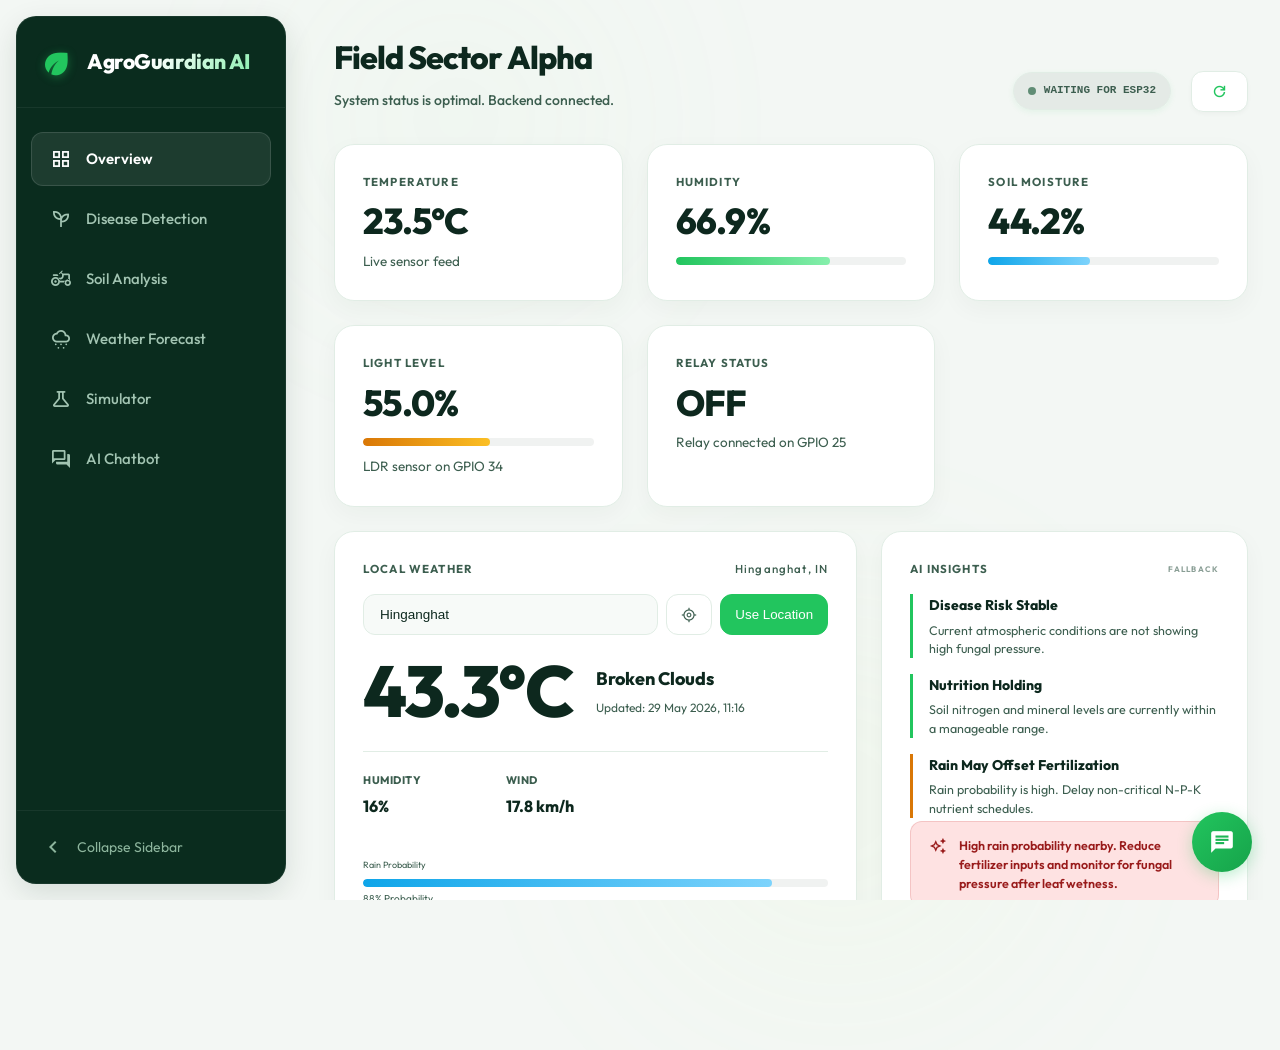
==== commit c5bfe35c: "Integrated IoT telemetry and frontend updates" ====
--- a/frontend/index.html
+++ b/frontend/index.html
@@ -9,7 +9,7 @@
   <meta http-equiv="Expires" content="0"/>
   
   <!-- CSS Stylesheet -->
-  <link rel="stylesheet" href="css/style.css?v=3.1"/>
+  <link rel="stylesheet" href="css/style.css?v=3.2"/>
 </head>
 <body>
 
@@ -77,6 +77,10 @@
             <p>System status is optimal. Backend connected.</p>
           </div>
           <div class="header-controls">
+            <div id="esp32StatusBadge" class="badge-live-sync" style="background-color: rgba(11, 40, 26, 0.06); color: var(--secondary-text); border-color: var(--outline); font-size: 11px; margin-right: 8px; height: 38px;">
+              <div class="dot" id="esp32StatusDot" style="background-color: var(--muted-text); animation: none;"></div>
+              <span id="esp32StatusText">WAITING FOR ESP32</span>
+            </div>
             <button class="btn-secondary" id="btnReloadOverview" title="Sync Data">
               <span class="material-symbols-outlined">refresh</span>
             </button>
@@ -109,6 +113,23 @@
               <div class="progress-bar-container">
                 <div class="progress-bar-fill blue" style="width: 44.2%"></div>
               </div>
+            </div>
+
+            <!-- LDR Light Level Card -->
+            <div class="col-4 info-card">
+              <p class="card-label">LIGHT LEVEL</p>
+              <p class="card-value" id="overviewLightLevel">55.0%</p>
+              <div class="progress-bar-container">
+                <div class="progress-bar-fill orange" style="width: 55%"></div>
+              </div>
+              <p class="card-desc">LDR sensor on GPIO 34</p>
+            </div>
+
+            <!-- Relay Status Card -->
+            <div class="col-4 info-card">
+              <p class="card-label">RELAY STATUS</p>
+              <p class="card-value" id="overviewRelayState">OFF</p>
+              <p class="card-desc" id="overviewRelayDesc">Relay connected on GPIO 25</p>
             </div>
 
             <!-- Local Weather Card -->
@@ -716,6 +737,6 @@
   </div>
 
   <!-- Javascript Code -->
-  <script src="js/script.js?v=3.1"></script>
+  <script src="js/script.js?v=3.2"></script>
 </body>
 </html>
--- a/frontend/css/style.css
+++ b/frontend/css/style.css
@@ -332,6 +332,8 @@
 .btn-secondary span {
   font-size: 19px;
   color: var(--green-accent);
+  display: inline-block;
+  transition: transform 0.6s cubic-bezier(0.34, 1.56, 0.64, 1);
 }
 
 /* Main View Body */
@@ -524,6 +526,9 @@
 }
 .progress-bar-fill.red {
   background: linear-gradient(90deg, #ef4444, #fca5a5);
+}
+.progress-bar-fill.orange {
+  background: linear-gradient(90deg, #d97706, #fbbf24);
 }
 .progress-bar-fill.grey {
   background: #9ca3af;
